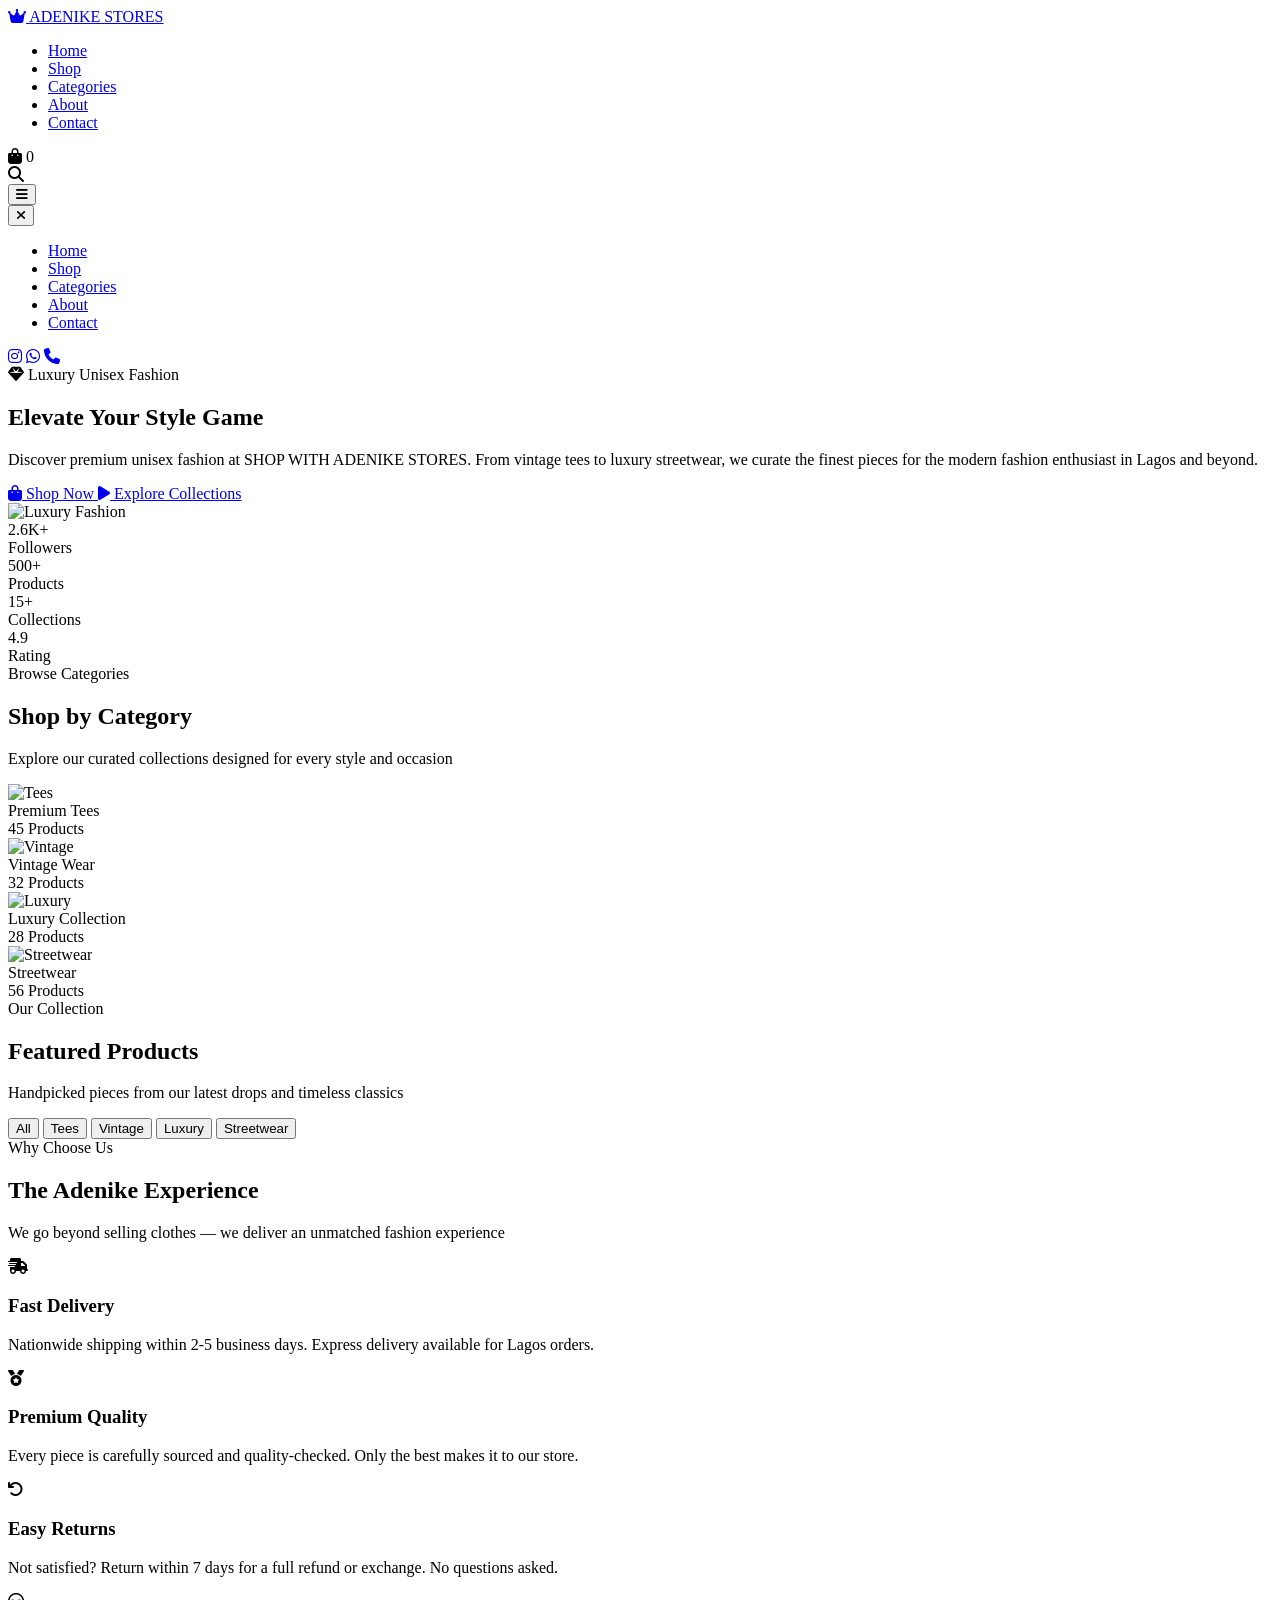
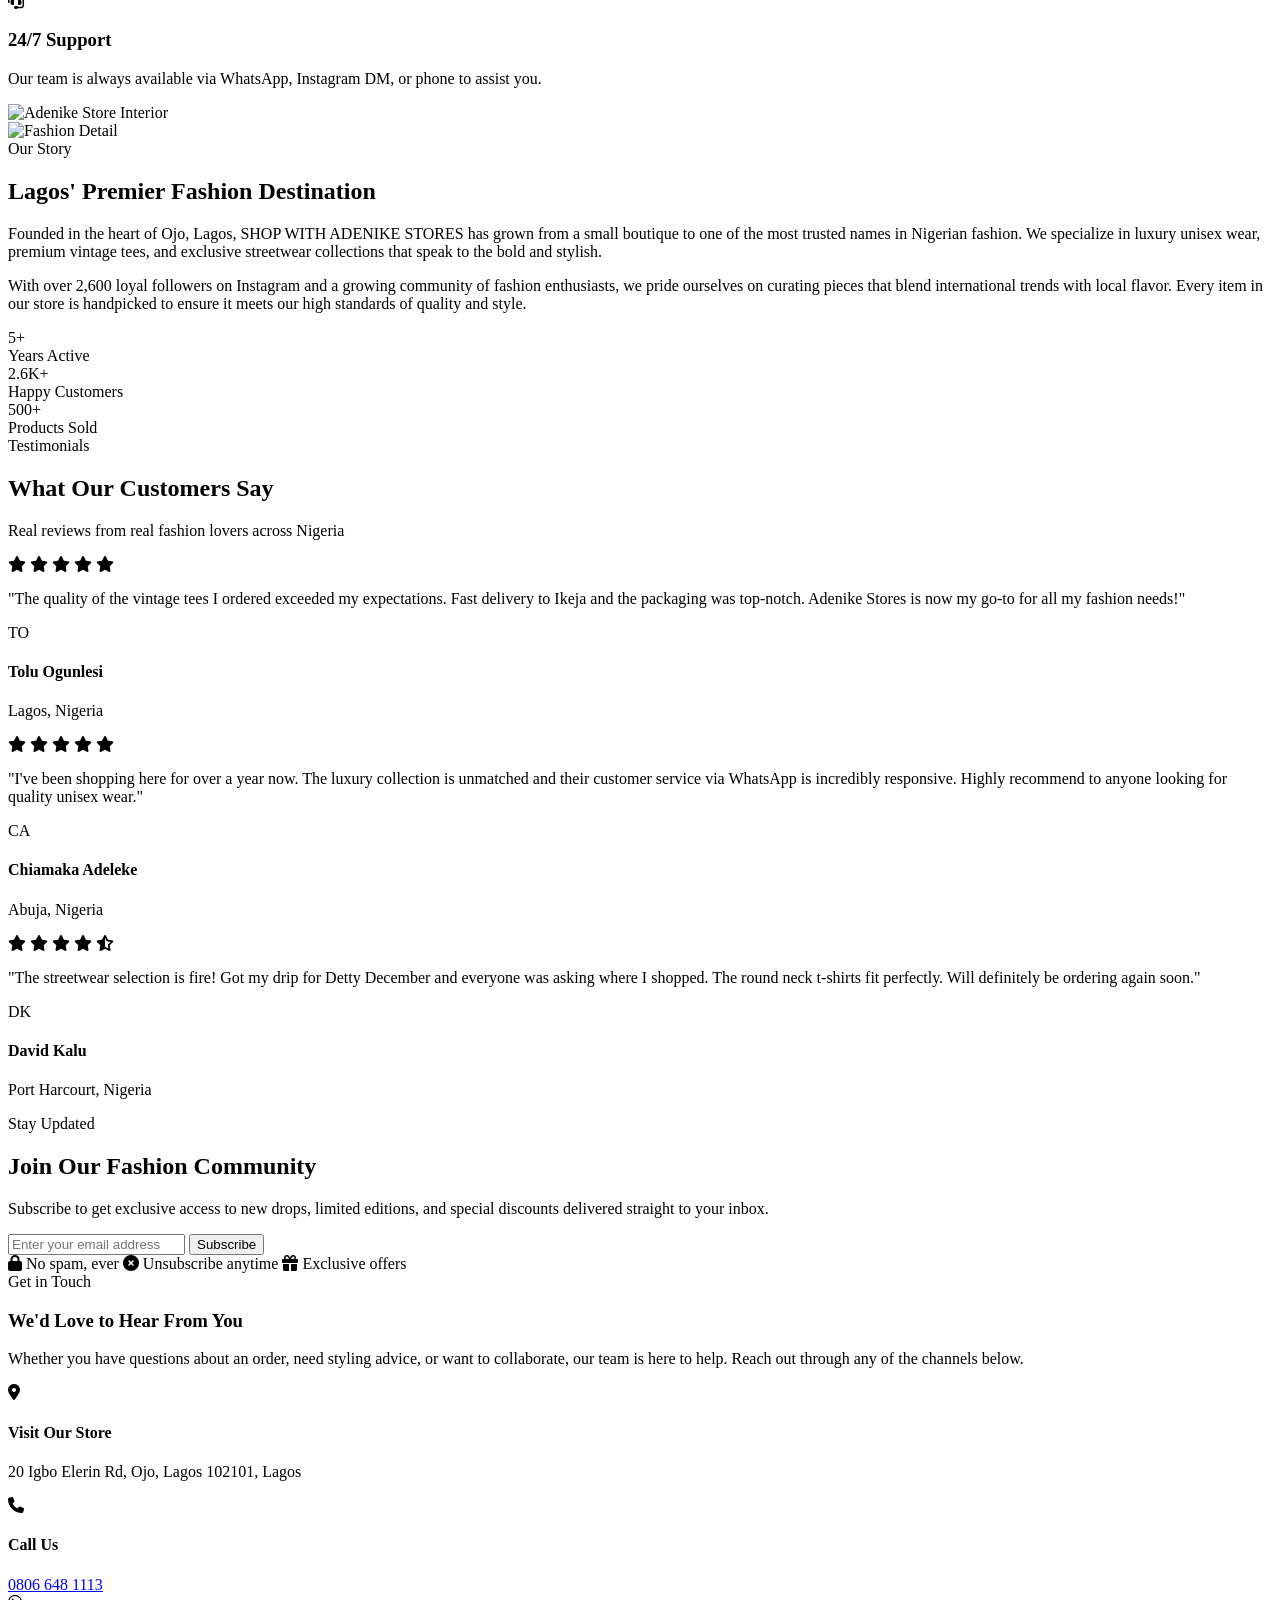
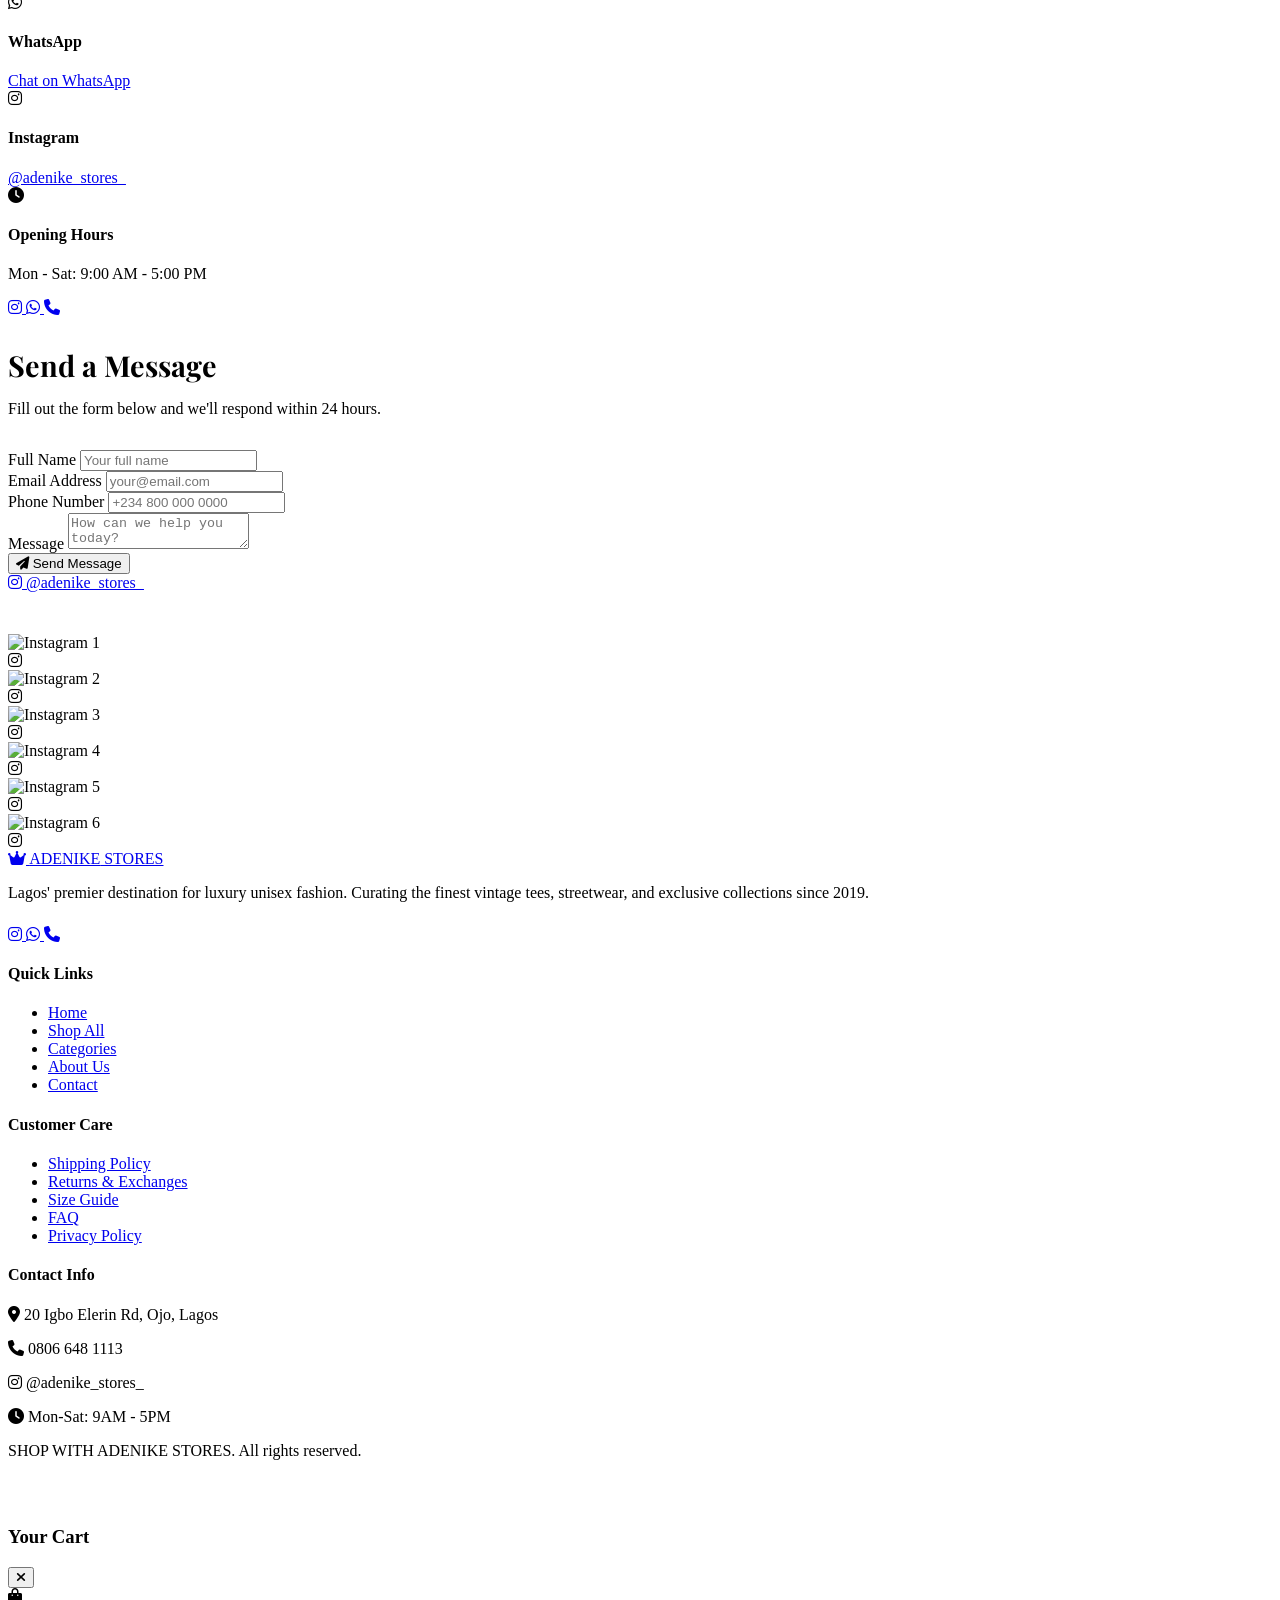
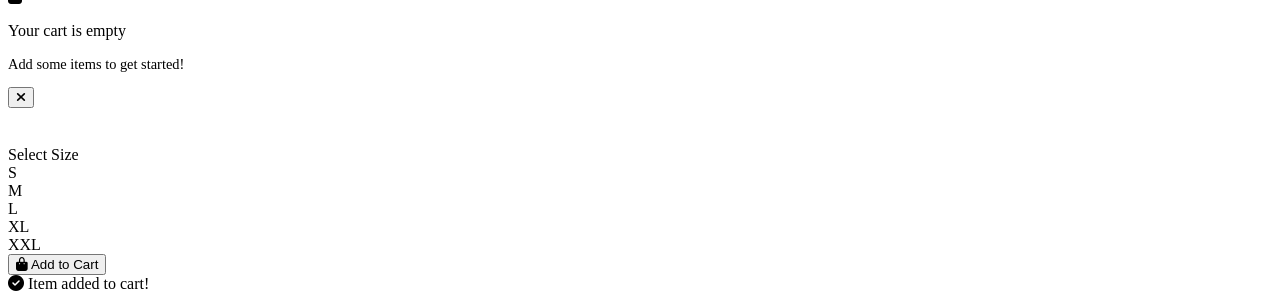
==== index.html @ a9b93bcb "Create index.html" ====
<!DOCTYPE html>
<html lang="en">
<head>
    <meta charset="UTF-8">
    <meta name="viewport" content="width=device-width, initial-scale=1.0">
    <title>SHOP WITH ADENIKE STORES | Luxury Unisex Fashion Boutique</title>
    <meta name="description" content="SHOP WITH ADENIKE STORES - Home of luxury unisex fashion in Lagos. Premium tees, vintage wear, and exclusive boutique collections. Shipping nationwide.">
    <meta name="keywords" content="Adenike Stores, luxury fashion Lagos, unisex clothing, vintage tees, boutique Lagos, fashion store Ojo">
    <meta name="author" content="Adenike Stores">
    <meta property="og:title" content="SHOP WITH ADENIKE STORES | Luxury Unisex Fashion">
    <meta property="og:description" content="Premium unisex fashion boutique in Lagos. Shop tees, vintage wear & luxury collections.">
    <meta property="og:type" content="website">
    <link rel="preconnect" href="https://fonts.googleapis.com">
    <link href="https://fonts.googleapis.com/css2?family=Playfair+Display:wght@400;600;700&family=Inter:wght@300;400;500;600&display=swap" rel="stylesheet">
    <link rel="stylesheet" href="https://cdnjs.cloudflare.com/ajax/libs/font-awesome/6.5.1/css/all.min.css">
</head>
<body>
    <!-- NAVIGATION -->
    <nav class="navbar" id="navbar">
        <div class="nav-container">
            <a href="#" class="logo">
                <i class="fas fa-crown"></i>
                <span>ADENIKE</span> STORES
            </a>
            <ul class="nav-links">
                <li><a href="#home">Home</a></li>
                <li><a href="#shop">Shop</a></li>
                <li><a href="#categories">Categories</a></li>
                <li><a href="#about">About</a></li>
                <li><a href="#contact">Contact</a></li>
            </ul>
            <div class="nav-actions">
                <div class="nav-icon" onclick="openCart()">
                    <i class="fas fa-shopping-bag"></i>
                    <span class="cart-count" id="cartCount">0</span>
                </div>
                <div class="nav-icon">
                    <i class="fas fa-search"></i>
                </div>
                <button class="mobile-menu-btn" onclick="toggleMobileMenu()">
                    <i class="fas fa-bars"></i>
                </button>
            </div>
        </div>
    </nav>

    <!-- MOBILE MENU -->
    <div class="mobile-menu" id="mobileMenu">
        <button class="mobile-menu-close" onclick="toggleMobileMenu()">
            <i class="fas fa-times"></i>
        </button>
        <ul class="mobile-menu-links">
            <li><a href="#home" onclick="toggleMobileMenu()">Home</a></li>
            <li><a href="#shop" onclick="toggleMobileMenu()">Shop</a></li>
            <li><a href="#categories" onclick="toggleMobileMenu()">Categories</a></li>
            <li><a href="#about" onclick="toggleMobileMenu()">About</a></li>
            <li><a href="#contact" onclick="toggleMobileMenu()">Contact</a></li>
        </ul>
        <div class="mobile-menu-social">
            <a href="https://instagram.com/adenike_stores_" target="_blank"><i class="fab fa-instagram"></i></a>
            <a href="https://wa.me/2348066481113" target="_blank"><i class="fab fa-whatsapp"></i></a>
            <a href="tel:+2348066481113"><i class="fas fa-phone"></i></a>
        </div>
    </div>

    <!-- HERO SECTION -->
    <section class="hero" id="home">
        <div class="hero-container">
            <div class="hero-content animate">
                <div class="hero-badge">
                    <i class="fas fa-gem"></i>
                    Luxury Unisex Fashion
                </div>
                <h1 class="hero-title">
                    Elevate Your
                    <span>Style Game</span>
                </h1>
                <p class="hero-desc">
                    Discover premium unisex fashion at SHOP WITH ADENIKE STORES. 
                    From vintage tees to luxury streetwear, we curate the finest 
                    pieces for the modern fashion enthusiast in Lagos and beyond.
                </p>
                <div class="hero-buttons">
                    <a href="#shop" class="btn btn-primary">
                        <i class="fas fa-shopping-bag"></i>
                        Shop Now
                    </a>
                    <a href="#categories" class="btn btn-outline">
                        <i class="fas fa-play"></i>
                        Explore Collections
                    </a>
                </div>
            </div>
            <div class="hero-image animate delay-2">
                <img src="https://images.unsplash.com/photo-1556905055-8f358a7a47b2?w=600&h=700&fit=crop" alt="Luxury Fashion">
            </div>
        </div>
        <div class="hero-stats animate delay-3">
            <div class="stat-item">
                <div class="stat-number">2.6K+</div>
                <div class="stat-label">Followers</div>
            </div>
            <div class="stat-item">
                <div class="stat-number">500+</div>
                <div class="stat-label">Products</div>
            </div>
            <div class="stat-item">
                <div class="stat-number">15+</div>
                <div class="stat-label">Collections</div>
            </div>
            <div class="stat-item">
                <div class="stat-number">4.9</div>
                <div class="stat-label">Rating</div>
            </div>
        </div>
    </section>

    <!-- CATEGORIES -->
    <section class="categories" id="categories">
        <div class="container">
            <div class="section-header animate">
                <span class="section-tag">Browse Categories</span>
                <h2 class="section-title">Shop by Category</h2>
                <p class="section-desc">Explore our curated collections designed for every style and occasion</p>
            </div>
            <div class="category-grid">
                <div class="category-card animate" onclick="filterProducts('tees')">
                    <img src="https://images.unsplash.com/photo-1521572163474-6864f9cf17ab?w=400&h=500&fit=crop" alt="Tees">
                    <div class="category-overlay">
                        <div class="category-name">Premium Tees</div>
                        <div class="category-count">45 Products</div>
                    </div>
                </div>
                <div class="category-card animate delay-1" onclick="filterProducts('vintage')">
                    <img src="https://images.unsplash.com/photo-1503342217505-b0a15ec3261c?w=400&h=500&fit=crop" alt="Vintage">
                    <div class="category-overlay">
                        <div class="category-name">Vintage Wear</div>
                        <div class="category-count">32 Products</div>
                    </div>
                </div>
                <div class="category-card animate delay-2" onclick="filterProducts('luxury')">
                    <img src="https://images.unsplash.com/photo-1617137968427-85924c800a22?w=400&h=500&fit=crop" alt="Luxury">
                    <div class="category-overlay">
                        <div class="category-name">Luxury Collection</div>
                        <div class="category-count">28 Products</div>
                    </div>
                </div>
                <div class="category-card animate delay-3" onclick="filterProducts('streetwear')">
                    <img src="https://images.unsplash.com/photo-1552374196-1ab2a1c593e8?w=400&h=500&fit=crop" alt="Streetwear">
                    <div class="category-overlay">
                        <div class="category-name">Streetwear</div>
                        <div class="category-count">56 Products</div>
                    </div>
                </div>
            </div>
        </div>
    </section>

    <!-- PRODUCTS -->
    <section class="products" id="shop">
        <div class="container">
            <div class="section-header animate">
                <span class="section-tag">Our Collection</span>
                <h2 class="section-title">Featured Products</h2>
                <p class="section-desc">Handpicked pieces from our latest drops and timeless classics</p>
            </div>
            <div class="product-filters animate">
                <button class="filter-btn active" onclick="filterProducts('all')">All</button>
                <button class="filter-btn" onclick="filterProducts('tees')">Tees</button>
                <button class="filter-btn" onclick="filterProducts('vintage')">Vintage</button>
                <button class="filter-btn" onclick="filterProducts('luxury')">Luxury</button>
                <button class="filter-btn" onclick="filterProducts('streetwear')">Streetwear</button>
            </div>
            <div class="product-grid" id="productGrid">
                <!-- Products will be loaded by JS -->
            </div>
        </div>
    </section>

    <!-- FEATURES -->
    <section class="features">
        <div class="container">
            <div class="section-header animate">
                <span class="section-tag">Why Choose Us</span>
                <h2 class="section-title">The Adenike Experience</h2>
                <p class="section-desc">We go beyond selling clothes — we deliver an unmatched fashion experience</p>
            </div>
            <div class="feature-grid">
                <div class="feature-card animate">
                    <div class="feature-icon">
                        <i class="fas fa-shipping-fast"></i>
                    </div>
                    <h3 class="feature-title">Fast Delivery</h3>
                    <p class="feature-desc">Nationwide shipping within 2-5 business days. Express delivery available for Lagos orders.</p>
                </div>
                <div class="feature-card animate delay-1">
                    <div class="feature-icon">
                        <i class="fas fa-medal"></i>
                    </div>
                    <h3 class="feature-title">Premium Quality</h3>
                    <p class="feature-desc">Every piece is carefully sourced and quality-checked. Only the best makes it to our store.</p>
                </div>
                <div class="feature-card animate delay-2">
                    <div class="feature-icon">
                        <i class="fas fa-undo"></i>
                    </div>
                    <h3 class="feature-title">Easy Returns</h3>
                    <p class="feature-desc">Not satisfied? Return within 7 days for a full refund or exchange. No questions asked.</p>
                </div>
                <div class="feature-card animate delay-3">
                    <div class="feature-icon">
                        <i class="fas fa-headset"></i>
                    </div>
                    <h3 class="feature-title">24/7 Support</h3>
                    <p class="feature-desc">Our team is always available via WhatsApp, Instagram DM, or phone to assist you.</p>
                </div>
            </div>
        </div>
    </section>

    <!-- ABOUT -->
    <section class="about" id="about">
        <div class="container">
            <div class="about-grid">
                <div class="about-images animate">
                    <div class="about-img-main">
                        <img src="https://images.unsplash.com/photo-1441986300917-64674bd600d8?w=600&h=500&fit=crop" alt="Adenike Store Interior">
                    </div>
                    <div class="about-img-float">
                        <img src="https://images.unsplash.com/photo-1558618666-fcd25c85f82e?w=200&h=200&fit=crop" alt="Fashion Detail">
                    </div>
                </div>
                <div class="about-content animate delay-2">
                    <span class="section-tag">Our Story</span>
                    <h2 class="section-title">Lagos' Premier Fashion Destination</h2>
                    <p class="about-text">
                        Founded in the heart of Ojo, Lagos, SHOP WITH ADENIKE STORES has grown from a small 
                        boutique to one of the most trusted names in Nigerian fashion. We specialize in 
                        luxury unisex wear, premium vintage tees, and exclusive streetwear collections 
                        that speak to the bold and stylish.
                    </p>
                    <p class="about-text">
                        With over 2,600 loyal followers on Instagram and a growing community of fashion 
                        enthusiasts, we pride ourselves on curating pieces that blend international trends 
                        with local flavor. Every item in our store is handpicked to ensure it meets our 
                        high standards of quality and style.
                    </p>
                    <div class="about-stats-row">
                        <div class="about-stat">
                            <div class="about-stat-number">5+</div>
                            <div class="about-stat-label">Years Active</div>
                        </div>
                        <div class="about-stat">
                            <div class="about-stat-number">2.6K+</div>
                            <div class="about-stat-label">Happy Customers</div>
                        </div>
                        <div class="about-stat">
                            <div class="about-stat-number">500+</div>
                            <div class="about-stat-label">Products Sold</div>
                        </div>
                    </div>
                </div>
            </div>
        </div>
    </section>

    <!-- TESTIMONIALS -->
    <section class="testimonials">
        <div class="container">
            <div class="section-header animate">
                <span class="section-tag">Testimonials</span>
                <h2 class="section-title">What Our Customers Say</h2>
                <p class="section-desc">Real reviews from real fashion lovers across Nigeria</p>
            </div>
            <div class="testimonial-grid">
                <div class="testimonial-card animate">
                    <div class="testimonial-rating">
                        <i class="fas fa-star"></i>
                        <i class="fas fa-star"></i>
                        <i class="fas fa-star"></i>
                        <i class="fas fa-star"></i>
                        <i class="fas fa-star"></i>
                    </div>
                    <p class="testimonial-text">
                        "The quality of the vintage tees I ordered exceeded my expectations. 
                        Fast delivery to Ikeja and the packaging was top-notch. Adenike Stores 
                        is now my go-to for all my fashion needs!"
                    </p>
                    <div class="testimonial-author">
                        <div class="author-avatar">TO</div>
                        <div class="author-info">
                            <h4>Tolu Ogunlesi</h4>
                            <p>Lagos, Nigeria</p>
                        </div>
                    </div>
                </div>
                <div class="testimonial-card animate delay-1">
                    <div class="testimonial-rating">
                        <i class="fas fa-star"></i>
                        <i class="fas fa-star"></i>
                        <i class="fas fa-star"></i>
                        <i class="fas fa-star"></i>
                        <i class="fas fa-star"></i>
                    </div>
                    <p class="testimonial-text">
                        "I've been shopping here for over a year now. The luxury collection is 
                        unmatched and their customer service via WhatsApp is incredibly responsive. 
                        Highly recommend to anyone looking for quality unisex wear."
                    </p>
                    <div class="testimonial-author">
                        <div class="author-avatar">CA</div>
                        <div class="author-info">
                            <h4>Chiamaka Adeleke</h4>
                            <p>Abuja, Nigeria</p>
                        </div>
                    </div>
                </div>
                <div class="testimonial-card animate delay-2">
                    <div class="testimonial-rating">
                        <i class="fas fa-star"></i>
                        <i class="fas fa-star"></i>
                        <i class="fas fa-star"></i>
                        <i class="fas fa-star"></i>
                        <i class="fas fa-star-half-alt"></i>
                    </div>
                    <p class="testimonial-text">
                        "The streetwear selection is fire! Got my drip for Detty December and 
                        everyone was asking where I shopped. The round neck t-shirts fit perfectly. 
                        Will definitely be ordering again soon."
                    </p>
                    <div class="testimonial-author">
                        <div class="author-avatar">DK</div>
                        <div class="author-info">
                            <h4>David Kalu</h4>
                            <p>Port Harcourt, Nigeria</p>
                        </div>
                    </div>
                </div>
            </div>
        </div>
    </section>

    <!-- NEWSLETTER -->
    <section class="newsletter">
        <div class="container">
            <div class="newsletter-content animate">
                <span class="section-tag">Stay Updated</span>
                <h2 class="section-title">Join Our Fashion Community</h2>
                <p class="section-desc">
                    Subscribe to get exclusive access to new drops, limited editions, 
                    and special discounts delivered straight to your inbox.
                </p>
                <form class="newsletter-form" onsubmit="subscribeNewsletter(event)">
                    <input type="email" class="newsletter-input" placeholder="Enter your email address" required>
                    <button type="submit" class="newsletter-btn">Subscribe</button>
                </form>
                <div class="newsletter-trust">
                    <span><i class="fas fa-lock"></i> No spam, ever</span>
                    <span><i class="fas fa-times-circle"></i> Unsubscribe anytime</span>
                    <span><i class="fas fa-gift"></i> Exclusive offers</span>
                </div>
            </div>
        </div>
    </section>

    <!-- CONTACT -->
    <section class="contact" id="contact">
        <div class="container">
            <div class="contact-grid">
                <div class="contact-info animate">
                    <span class="section-tag">Get in Touch</span>
                    <h3>We'd Love to Hear From You</h3>
                    <p>
                        Whether you have questions about an order, need styling advice, 
                        or want to collaborate, our team is here to help. Reach out through 
                        any of the channels below.
                    </p>
                    <div class="contact-details">
                        <div class="contact-item">
                            <div class="contact-icon">
                                <i class="fas fa-map-marker-alt"></i>
                            </div>
                            <div>
                                <h4>Visit Our Store</h4>
                                <p>20 Igbo Elerin Rd, Ojo, Lagos 102101, Lagos</p>
                            </div>
                        </div>
                        <div class="contact-item">
                            <div class="contact-icon">
                                <i class="fas fa-phone"></i>
                            </div>
                            <div>
                                <h4>Call Us</h4>
                                <a href="tel:+2348066481113">0806 648 1113</a>
                            </div>
                        </div>
                        <div class="contact-item">
                            <div class="contact-icon">
                                <i class="fab fa-whatsapp"></i>
                            </div>
                            <div>
                                <h4>WhatsApp</h4>
                                <a href="https://wa.me/2348066481113" target="_blank">Chat on WhatsApp</a>
                            </div>
                        </div>
                        <div class="contact-item">
                            <div class="contact-icon">
                                <i class="fab fa-instagram"></i>
                            </div>
                            <div>
                                <h4>Instagram</h4>
                                <a href="https://instagram.com/adenike_stores_" target="_blank">@adenike_stores_</a>
                            </div>
                        </div>
                        <div class="contact-item">
                            <div class="contact-icon">
                                <i class="fas fa-clock"></i>
                            </div>
                            <div>
                                <h4>Opening Hours</h4>
                                <p>Mon - Sat: 9:00 AM - 5:00 PM</p>
                            </div>
                        </div>
                    </div>
                    <div class="contact-social">
                        <a href="https://instagram.com/adenike_stores_" target="_blank" class="social-link">
                            <i class="fab fa-instagram"></i>
                        </a>
                        <a href="https://wa.me/2348066481113" target="_blank" class="social-link">
                            <i class="fab fa-whatsapp"></i>
                        </a>
                        <a href="tel:+2348066481113" class="social-link">
                            <i class="fas fa-phone"></i>
                        </a>
                    </div>
                </div>
                <div class="contact-form animate delay-2">
                    <h3 style="font-family: 'Playfair Display', serif; font-size: 1.8rem; margin-bottom: 0.5rem;">Send a Message</h3>
                    <p style="color: var(--gray); margin-bottom: 2rem;">Fill out the form below and we'll respond within 24 hours.</p>
                    <form onsubmit="handleContactSubmit(event)">
                        <div class="form-group">
                            <label>Full Name</label>
                            <input type="text" placeholder="Your full name" required>
                        </div>
                        <div class="form-group">
                            <label>Email Address</label>
                            <input type="email" placeholder="your@email.com" required>
                        </div>
                        <div class="form-group">
                            <label>Phone Number</label>
                            <input type="tel" placeholder="+234 800 000 0000">
                        </div>
                        <div class="form-group">
                            <label>Message</label>
                            <textarea placeholder="How can we help you today?" required></textarea>
                        </div>
                        <button type="submit" class="submit-btn">
                            <i class="fas fa-paper-plane"></i> Send Message
                        </button>
                    </form>
                </div>
            </div>
        </div>
    </section>

    <!-- INSTAGRAM FEED -->
    <section class="instagram">
        <div class="container">
            <div class="instagram-header">
                <a href="https://instagram.com/adenike_stores_" target="_blank">
                    <i class="fab fa-instagram"></i>
                    @adenike_stores_
                </a>
                <p style="color: rgba(255,255,255,0.5); margin-top: 0.5rem;">Follow us for daily style inspiration</p>
            </div>
            <div class="instagram-grid">
                <div class="insta-item">
                    <img src="https://images.unsplash.com/photo-1521572163474-6864f9cf17ab?w=300&h=300&fit=crop" alt="Instagram 1">
                    <div class="insta-overlay"><i class="fab fa-instagram"></i></div>
                </div>
                <div class="insta-item">
                    <img src="https://images.unsplash.com/photo-1503342217505-b0a15ec3261c?w=300&h=300&fit=crop" alt="Instagram 2">
                    <div class="insta-overlay"><i class="fab fa-instagram"></i></div>
                </div>
                <div class="insta-item">
                    <img src="https://images.unsplash.com/photo-1552374196-1ab2a1c593e8?w=300&h=300&fit=crop" alt="Instagram 3">
                    <div class="insta-overlay"><i class="fab fa-instagram"></i></div>
                </div>
                <div class="insta-item">
                    <img src="https://images.unsplash.com/photo-1617137968427-85924c800a22?w=300&h=300&fit=crop" alt="Instagram 4">
                    <div class="insta-overlay"><i class="fab fa-instagram"></i></div>
                </div>
                <div class="insta-item">
                    <img src="https://images.unsplash.com/photo-1507680434567-5739c80be1ac?w=300&h=300&fit=crop" alt="Instagram 5">
                    <div class="insta-overlay"><i class="fab fa-instagram"></i></div>
                </div>
                <div class="insta-item">
                    <img src="https://images.unsplash.com/photo-1434389677669-e08b4cac3105?w=300&h=300&fit=crop" alt="Instagram 6">
                    <div class="insta-overlay"><i class="fab fa-instagram"></i></div>
                </div>
            </div>
        </div>
    </section>

    <!-- FOOTER -->
    <footer class="footer">
        <div class="container">
            <div class="footer-grid">
                <div class="footer-brand">
                    <a href="#" class="logo">
                        <i class="fas fa-crown"></i>
                        <span>ADENIKE</span> STORES
                    </a>
                    <p>
                        Lagos' premier destination for luxury unisex fashion. 
                        Curating the finest vintage tees, streetwear, and exclusive 
                        collections since 2019.
                    </p>
                    <div class="contact-social" style="margin-top: 1.5rem;">
                        <a href="https://instagram.com/adenike_stores_" target="_blank" class="social-link">
                            <i class="fab fa-instagram"></i>
                        </a>
                        <a href="https://wa.me/2348066481113" target="_blank" class="social-link">
                            <i class="fab fa-whatsapp"></i>
                        </a>
                        <a href="tel:+2348066481113" class="social-link">
                            <i class="fas fa-phone"></i>
                        </a>
                    </div>
                </div>
                <div class="footer-links-col">
                    <h4 class="footer-title">Quick Links</h4>
                    <ul class="footer-links">
                        <li><a href="#home">Home</a></li>
                        <li><a href="#shop">Shop All</a></li>
                        <li><a href="#categories">Categories</a></li>
                        <li><a href="#about">About Us</a></li>
                        <li><a href="#contact">Contact</a></li>
                    </ul>
                </div>
                <div class="footer-links-col">
                    <h4 class="footer-title">Customer Care</h4>
                    <ul class="footer-links">
                        <li><a href="#" onclick="showToast('Shipping policy coming soon!')">Shipping Policy</a></li>
                        <li><a href="#" onclick="showToast('Return policy coming soon!')">Returns & Exchanges</a></li>
                        <li><a href="#" onclick="showToast('Size guide coming soon!')">Size Guide</a></li>
                        <li><a href="#" onclick="showToast('FAQ coming soon!')">FAQ</a></li>
                        <li><a href="#" onclick="showToast('Privacy policy coming soon!')">Privacy Policy</a></li>
                    </ul>
                </div>
                <div class="footer-contact">
                    <h4 class="footer-title">Contact Info</h4>
                    <p><i class="fas fa-map-marker-alt"></i> 20 Igbo Elerin Rd, Ojo, Lagos</p>
                    <p><i class="fas fa-phone"></i> 0806 648 1113</p>
                    <p><i class="fab fa-instagram"></i> @adenike_stores_</p>
                    <p><i class="fas fa-clock"></i> Mon-Sat: 9AM - 5PM</p>
                </div>
            </div>
            <div class="footer-bottom">
                <p>SHOP WITH ADENIKE STORES. All rights reserved.</p>
                <div class="payment-methods">
                    <i class="fab fa-cc-visa" style="font-size: 2rem; color: rgba(255,255,255,0.6);"></i>
                    <i class="fab fa-cc-mastercard" style="font-size: 2rem; color: rgba(255,255,255,0.6);"></i>
                    <span style="color: rgba(255,255,255,0.6); font-size: 0.85rem;">Paystack</span>
                    <span style="color: rgba(255,255,255,0.6); font-size: 0.85rem;">Flutterwave</span>
                </div>
            </div>
        </div>
    </footer>

    <!-- CART SIDEBAR -->
    <div class="cart-overlay" id="cartOverlay" onclick="closeCart()"></div>
    <div class="cart-sidebar" id="cartSidebar">
        <div class="cart-header">
            <h3>Your Cart</h3>
            <button class="cart-close" onclick="closeCart()">
                <i class="fas fa-times"></i>
            </button>
        </div>
        <div class="cart-items" id="cartItems">
            <div class="cart-empty">
                <i class="fas fa-shopping-bag"></i>
                <p>Your cart is empty</p>
                <p style="font-size: 0.9rem; margin-top: 0.5rem;">Add some items to get started!</p>
            </div>
        </div>
        <div class="cart-footer" id="cartFooter" style="display: none;">
            <div class="cart-subtotal">
                <span>Subtotal</span>
                <span id="cartSubtotal">₦0</span>
            </div>
            <div class="cart-total">
                <span>Total</span>
                <span id="cartTotal">₦0</span>
            </div>
            <button class="checkout-btn" onclick="handleCheckout()">
                <i class="fas fa-lock"></i> Proceed to Checkout
            </button>
        </div>
    </div>

    <!-- QUICK VIEW MODAL -->
    <div class="modal-overlay" id="quickViewModal" onclick="closeQuickView(event)">
        <div class="modal-content">
            <button class="modal-close" onclick="closeQuickViewDirect()">
                <i class="fas fa-times"></i>
            </button>
            <div class="modal-body">
                <div class="modal-image">
                    <img id="modalImage" src="" alt="">
                </div>
                <div class="modal-info">
                    <div class="modal-category" id="modalCategory"></div>
                    <h2 class="modal-title" id="modalTitle"></h2>
                    <div class="modal-price" id="modalPrice"></div>
                    <p class="modal-desc" id="modalDesc"></p>
                    <div class="modal-sizes">
                        <label>Select Size</label>
                        <div class="size-options">
                            <div class="size-option">S</div>
                            <div class="size-option active">M</div>
                            <div class="size-option">L</div>
                            <div class="size-option">XL</div>
                            <div class="size-option">XXL</div>
                        </div>
                    </div>
                    <button class="modal-add-cart" id="modalAddBtn">
                        <i class="fas fa-shopping-bag"></i> Add to Cart
                    </button>
                </div>
            </div>
        </div>
    </div>

    <!-- TOAST -->
    <div class="toast" id="toast">
        <i class="fas fa-check-circle"></i>
        <span id="toastMessage">Item added to cart!</span>
    </div>
</body>
</html>
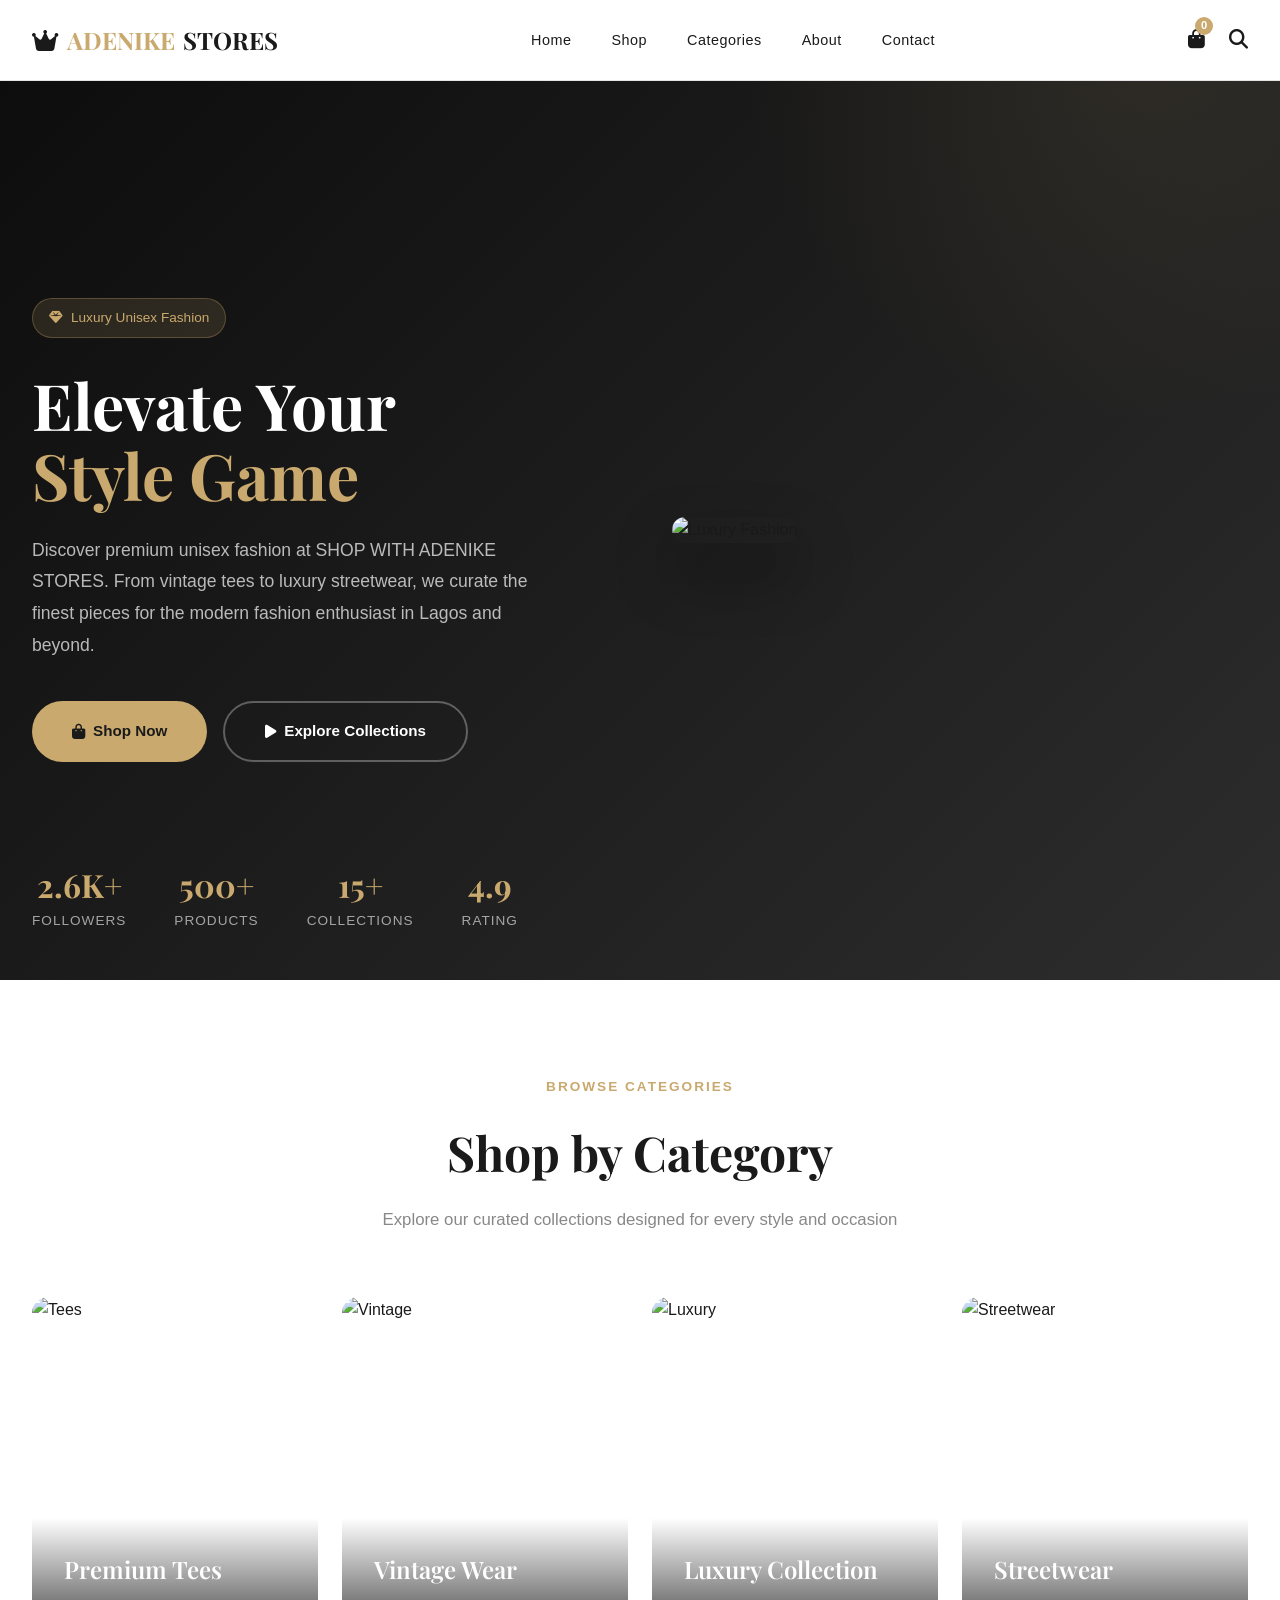
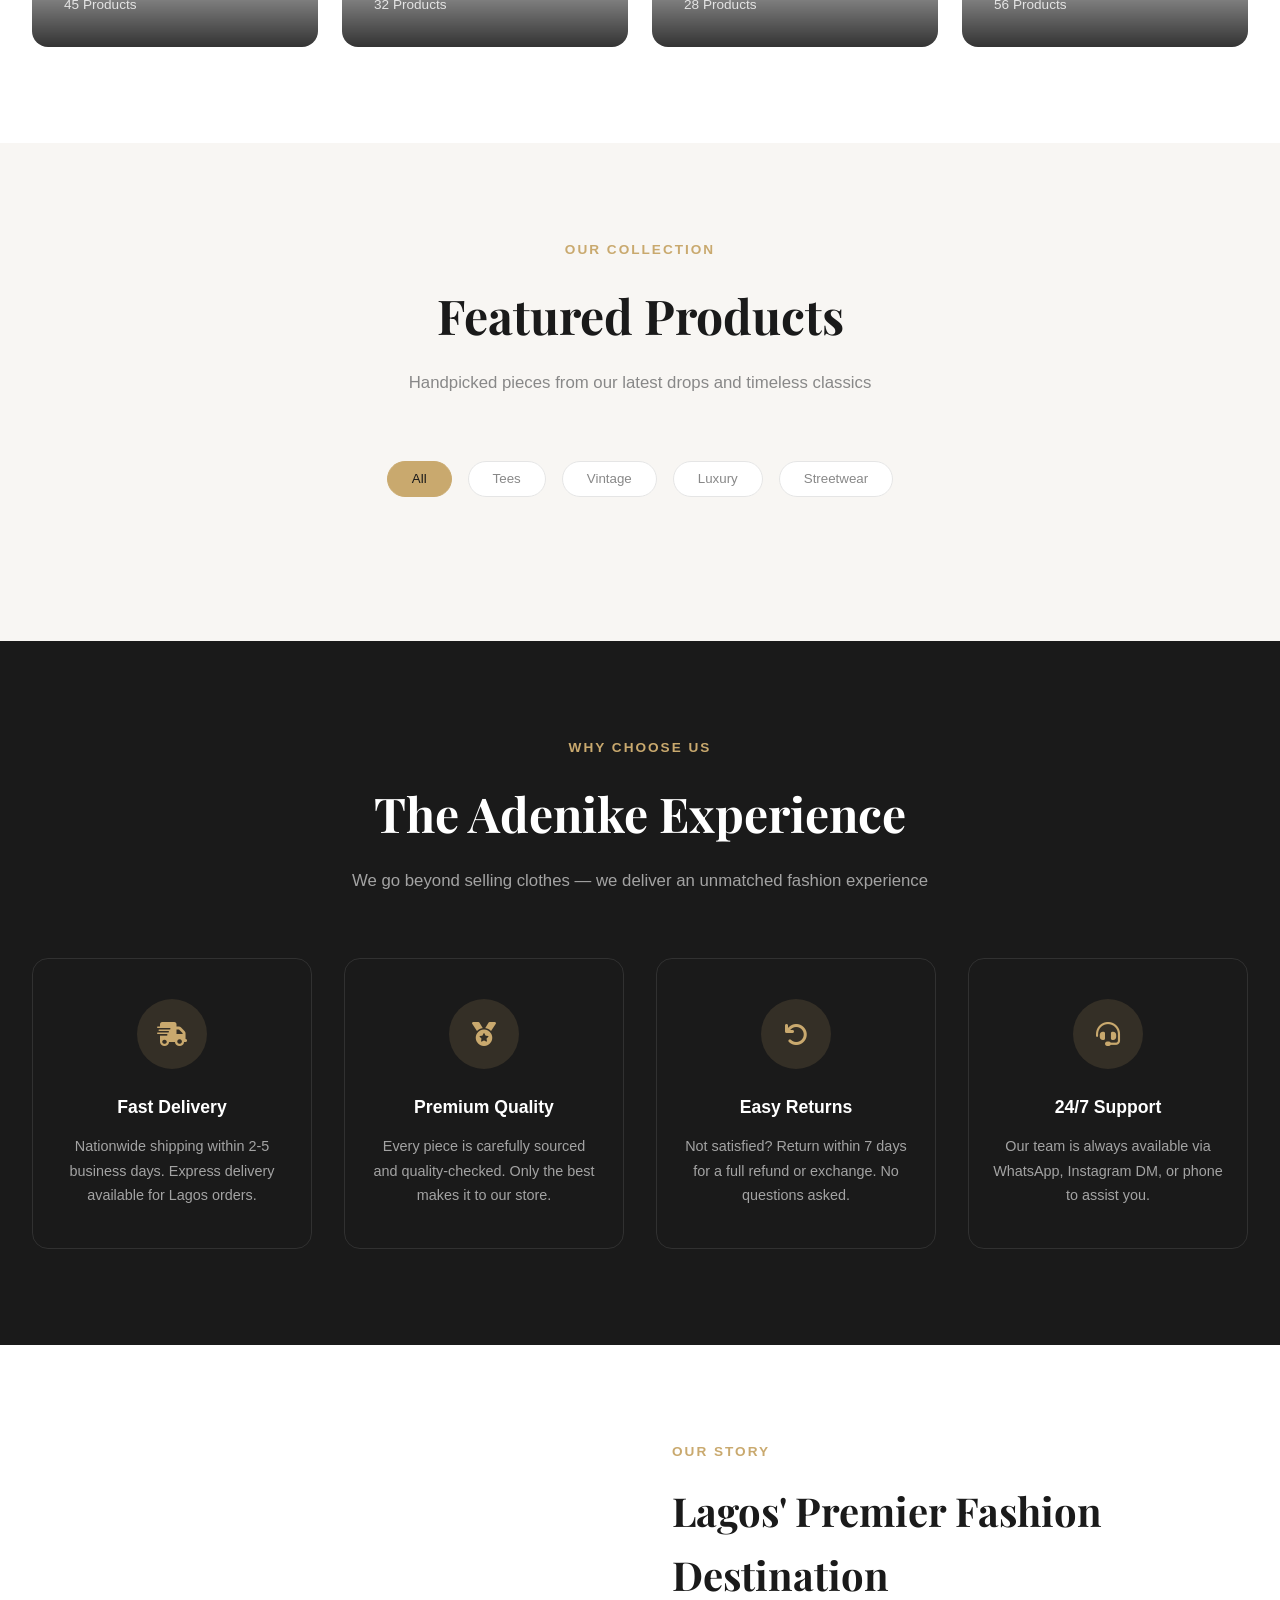
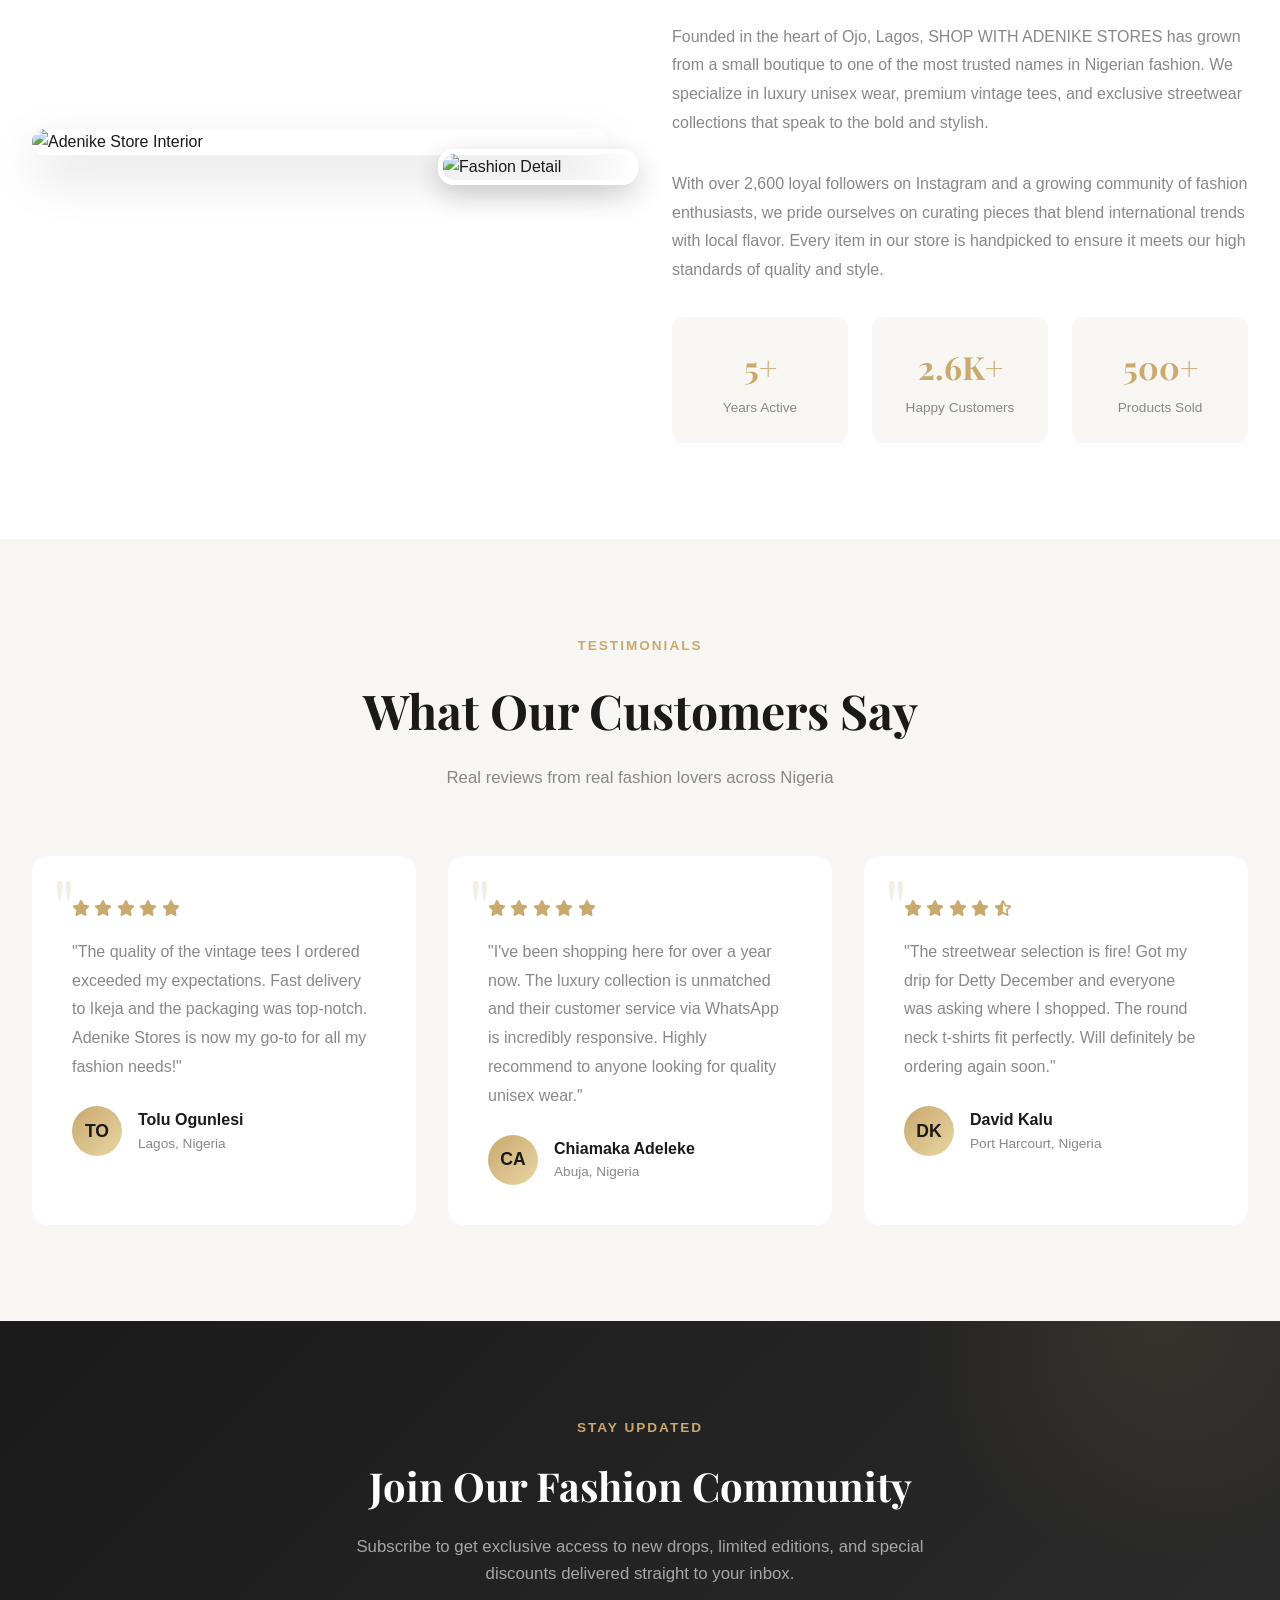
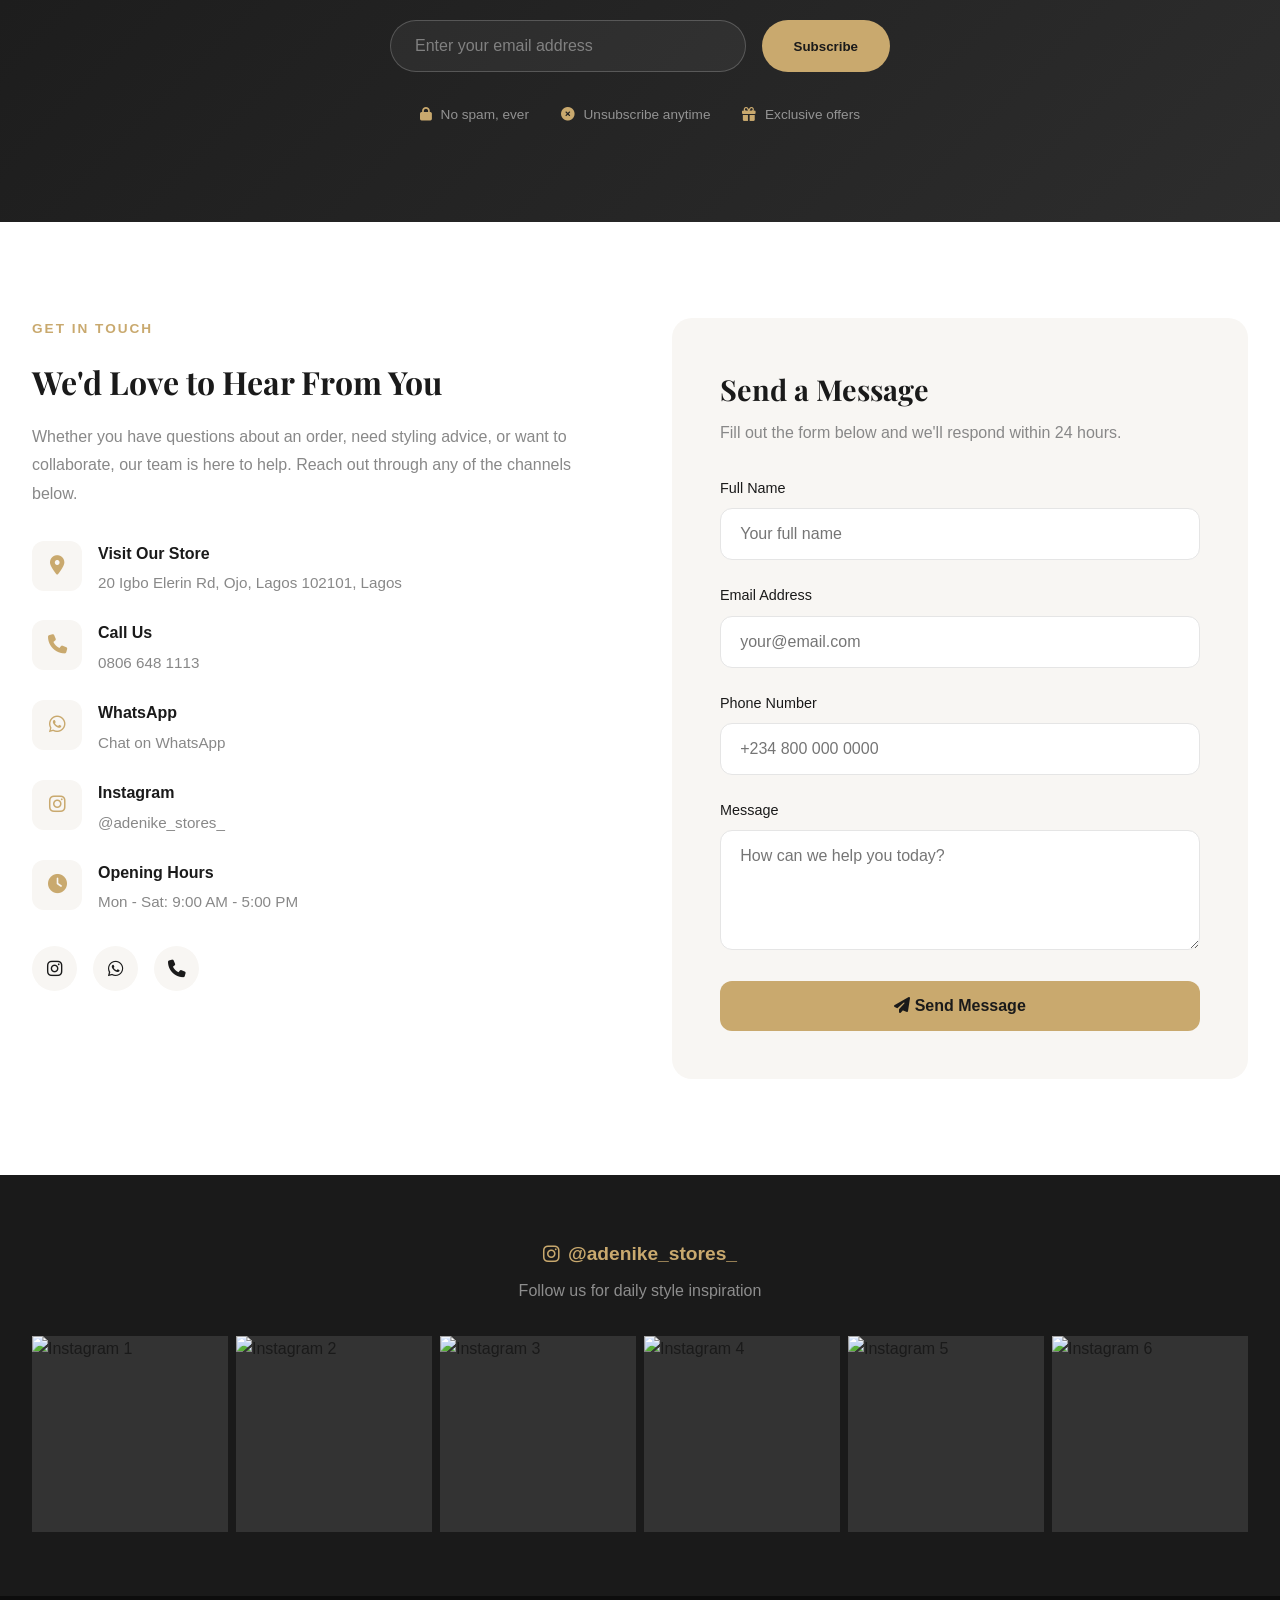
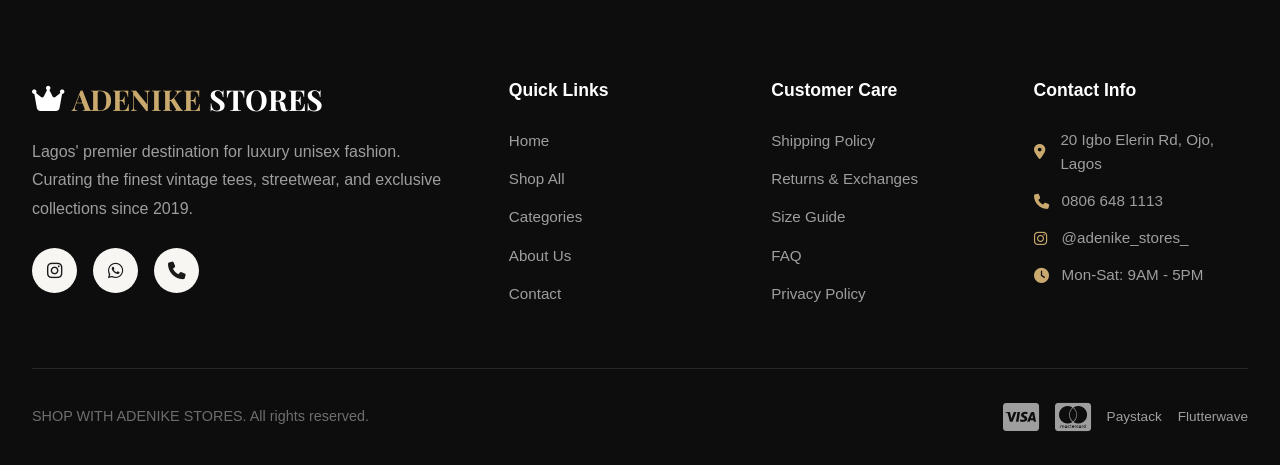
==== commit ced78dbc: "Update index.html" ====
--- a/index.html
+++ b/index.html
@@ -10,6 +10,7 @@
     <meta property="og:title" content="SHOP WITH ADENIKE STORES | Luxury Unisex Fashion">
     <meta property="og:description" content="Premium unisex fashion boutique in Lagos. Shop tees, vintage wear & luxury collections.">
     <meta property="og:type" content="website">
+    <link rel="stylesheet" href="style.css">
     <link rel="preconnect" href="https://fonts.googleapis.com">
     <link href="https://fonts.googleapis.com/css2?family=Playfair+Display:wght@400;600;700&family=Inter:wght@300;400;500;600&display=swap" rel="stylesheet">
     <link rel="stylesheet" href="https://cdnjs.cloudflare.com/ajax/libs/font-awesome/6.5.1/css/all.min.css">
--- a/style.css
+++ b/style.css
@@ -0,0 +1,1351 @@
+:root {
+            --gold: #C9A96E;
+            --gold-light: #E8D5A3;
+            --dark: #1A1A1A;
+            --darker: #0D0D0D;
+            --light: #F8F6F3;
+            --white: #FFFFFF;
+            --gray: #888888;
+            --light-gray: #E5E5E5;
+            --success: #22C55E;
+            --danger: #EF4444;
+        }
+        * { margin: 0; padding: 0; box-sizing: border-box; }
+        body {
+            font-family: 'Inter', sans-serif;
+            background: var(--light);
+            color: var(--dark);
+            overflow-x: hidden;
+            line-height: 1.6;
+        }
+        ::-webkit-scrollbar { width: 8px; }
+        ::-webkit-scrollbar-track { background: var(--light); }
+        ::-webkit-scrollbar-thumb { background: var(--gold); border-radius: 4px; }
+        @keyframes fadeInUp {
+            from { opacity: 0; transform: translateY(30px); }
+            to { opacity: 1; transform: translateY(0); }
+        }
+        @keyframes float {
+            0%, 100% { transform: translateY(0); }
+            50% { transform: translateY(-10px); }
+        }
+        .animate {
+            opacity: 0;
+            animation: fadeInUp 0.8s ease forwards;
+        }
+        .delay-1 { animation-delay: 0.1s; }
+        .delay-2 { animation-delay: 0.2s; }
+        .delay-3 { animation-delay: 0.3s; }
+        .delay-4 { animation-delay: 0.4s; }
+
+        /* NAVIGATION */
+        .navbar {
+            position: fixed;
+            top: 0;
+            width: 100%;
+            z-index: 1000;
+            background: rgba(255,255,255,0.95);
+            backdrop-filter: blur(20px);
+            border-bottom: 1px solid var(--light-gray);
+            transition: all 0.3s ease;
+        }
+        .navbar.scrolled {
+            box-shadow: 0 4px 30px rgba(0,0,0,0.08);
+        }
+        .nav-container {
+            max-width: 1400px;
+            margin: 0 auto;
+            padding: 0 2rem;
+            display: flex;
+            justify-content: space-between;
+            align-items: center;
+            height: 80px;
+        }
+        .logo {
+            font-family: 'Playfair Display', serif;
+            font-size: 1.5rem;
+            font-weight: 700;
+            color: var(--dark);
+            text-decoration: none;
+            display: flex;
+            align-items: center;
+            gap: 0.5rem;
+        }
+        .logo span { color: var(--gold); }
+        .nav-links {
+            display: flex;
+            gap: 2.5rem;
+            list-style: none;
+        }
+        .nav-links a {
+            text-decoration: none;
+            color: var(--dark);
+            font-weight: 500;
+            font-size: 0.9rem;
+            letter-spacing: 0.5px;
+            position: relative;
+            transition: color 0.3s;
+        }
+        .nav-links a::after {
+            content: '';
+            position: absolute;
+            bottom: -5px;
+            left: 0;
+            width: 0;
+            height: 2px;
+            background: var(--gold);
+            transition: width 0.3s;
+        }
+        .nav-links a:hover::after { width: 100%; }
+        .nav-links a:hover { color: var(--gold); }
+        .nav-actions {
+            display: flex;
+            align-items: center;
+            gap: 1.5rem;
+        }
+        .nav-icon {
+            position: relative;
+            cursor: pointer;
+            font-size: 1.2rem;
+            color: var(--dark);
+            transition: color 0.3s;
+        }
+        .nav-icon:hover { color: var(--gold); }
+        .cart-count {
+            position: absolute;
+            top: -8px;
+            right: -8px;
+            background: var(--gold);
+            color: white;
+            font-size: 0.7rem;
+            width: 18px;
+            height: 18px;
+            border-radius: 50%;
+            display: flex;
+            align-items: center;
+            justify-content: center;
+            font-weight: 600;
+        }
+        .mobile-menu-btn {
+            display: none;
+            background: none;
+            border: none;
+            font-size: 1.5rem;
+            cursor: pointer;
+            color: var(--dark);
+        }
+
+        /* HERO */
+        .hero {
+            margin-top: 80px;
+            min-height: 100vh;
+            background: linear-gradient(135deg, var(--darker) 0%, #2D2D2D 100%);
+            display: flex;
+            align-items: center;
+            position: relative;
+            overflow: hidden;
+        }
+        .hero::before {
+            content: '';
+            position: absolute;
+            top: -50%;
+            right: -20%;
+            width: 800px;
+            height: 800px;
+            background: radial-gradient(circle, rgba(201,169,110,0.1) 0%, transparent 70%);
+            border-radius: 50%;
+        }
+        .hero-container {
+            max-width: 1400px;
+            margin: 0 auto;
+            padding: 0 2rem;
+            display: grid;
+            grid-template-columns: 1fr 1fr;
+            gap: 4rem;
+            align-items: center;
+            width: 100%;
+        }
+        .hero-content { z-index: 2; }
+        .hero-badge {
+            display: inline-flex;
+            align-items: center;
+            gap: 0.5rem;
+            background: rgba(201,169,110,0.15);
+            color: var(--gold);
+            padding: 0.5rem 1rem;
+            border-radius: 50px;
+            font-size: 0.85rem;
+            font-weight: 500;
+            margin-bottom: 2rem;
+            border: 1px solid rgba(201,169,110,0.3);
+        }
+        .hero-title {
+            font-family: 'Playfair Display', serif;
+            font-size: 4rem;
+            font-weight: 700;
+            color: var(--white);
+            line-height: 1.1;
+            margin-bottom: 1.5rem;
+        }
+        .hero-title span {
+            color: var(--gold);
+            display: block;
+        }
+        .hero-desc {
+            color: rgba(255,255,255,0.7);
+            font-size: 1.1rem;
+            max-width: 500px;
+            margin-bottom: 2.5rem;
+            line-height: 1.8;
+        }
+        .hero-buttons {
+            display: flex;
+            gap: 1rem;
+            flex-wrap: wrap;
+        }
+        .btn {
+            padding: 1rem 2.5rem;
+            border-radius: 50px;
+            font-weight: 600;
+            font-size: 0.95rem;
+            cursor: pointer;
+            transition: all 0.3s ease;
+            text-decoration: none;
+            display: inline-flex;
+            align-items: center;
+            gap: 0.5rem;
+            border: none;
+        }
+        .btn-primary {
+            background: var(--gold);
+            color: var(--dark);
+        }
+        .btn-primary:hover {
+            background: var(--gold-light);
+            transform: translateY(-2px);
+            box-shadow: 0 10px 30px rgba(201,169,110,0.3);
+        }
+        .btn-outline {
+            background: transparent;
+            color: var(--white);
+            border: 2px solid rgba(255,255,255,0.3);
+        }
+        .btn-outline:hover {
+            border-color: var(--gold);
+            color: var(--gold);
+            transform: translateY(-2px);
+        }
+        .hero-image {
+            position: relative;
+            z-index: 2;
+        }
+        .hero-image img {
+            width: 100%;
+            border-radius: 20px;
+            box-shadow: 0 30px 60px rgba(0,0,0,0.4);
+            animation: float 6s ease-in-out infinite;
+        }
+        .hero-stats {
+            position: absolute;
+            bottom: 3rem;
+            left: 2rem;
+            display: flex;
+            gap: 3rem;
+            z-index: 2;
+        }
+        .stat-item { text-align: center; }
+        .stat-number {
+            font-family: 'Playfair Display', serif;
+            font-size: 2rem;
+            font-weight: 700;
+            color: var(--gold);
+        }
+        .stat-label {
+            color: rgba(255,255,255,0.6);
+            font-size: 0.85rem;
+            text-transform: uppercase;
+            letter-spacing: 1px;
+        }
+
+        /* SECTIONS */
+        section { padding: 6rem 0; }
+        .container {
+            max-width: 1400px;
+            margin: 0 auto;
+            padding: 0 2rem;
+        }
+        .section-header {
+            text-align: center;
+            margin-bottom: 4rem;
+        }
+        .section-tag {
+            color: var(--gold);
+            font-weight: 600;
+            font-size: 0.85rem;
+            text-transform: uppercase;
+            letter-spacing: 2px;
+            margin-bottom: 1rem;
+            display: block;
+        }
+        .section-title {
+            font-family: 'Playfair Display', serif;
+            font-size: 3rem;
+            font-weight: 700;
+            color: var(--dark);
+            margin-bottom: 1rem;
+        }
+        .section-desc {
+            color: var(--gray);
+            max-width: 600px;
+            margin: 0 auto;
+            font-size: 1.05rem;
+        }
+
+        /* CATEGORIES */
+        .categories { background: var(--white); }
+        .category-grid {
+            display: grid;
+            grid-template-columns: repeat(4, 1fr);
+            gap: 1.5rem;
+        }
+        .category-card {
+            position: relative;
+            border-radius: 16px;
+            overflow: hidden;
+            cursor: pointer;
+            height: 350px;
+        }
+        .category-card img {
+            width: 100%;
+            height: 100%;
+            object-fit: cover;
+            transition: transform 0.5s ease;
+        }
+        .category-card:hover img { transform: scale(1.1); }
+        .category-overlay {
+            position: absolute;
+            bottom: 0;
+            left: 0;
+            right: 0;
+            padding: 2rem;
+            background: linear-gradient(transparent, rgba(0,0,0,0.8));
+            color: white;
+        }
+        .category-name {
+            font-family: 'Playfair Display', serif;
+            font-size: 1.5rem;
+            font-weight: 600;
+        }
+        .category-count {
+            font-size: 0.85rem;
+            opacity: 0.8;
+            margin-top: 0.3rem;
+        }
+
+        /* PRODUCTS */
+        .products { background: var(--light); }
+        .product-filters {
+            display: flex;
+            justify-content: center;
+            gap: 1rem;
+            margin-bottom: 3rem;
+            flex-wrap: wrap;
+        }
+        .filter-btn {
+            padding: 0.6rem 1.5rem;
+            border: 1px solid var(--light-gray);
+            background: var(--white);
+            border-radius: 50px;
+            cursor: pointer;
+            font-weight: 500;
+            transition: all 0.3s;
+            color: var(--gray);
+        }
+        .filter-btn.active, .filter-btn:hover {
+            background: var(--gold);
+            color: var(--dark);
+            border-color: var(--gold);
+        }
+        .product-grid {
+            display: grid;
+            grid-template-columns: repeat(4, 1fr);
+            gap: 2rem;
+        }
+        .product-card {
+            background: var(--white);
+            border-radius: 16px;
+            overflow: hidden;
+            transition: all 0.3s ease;
+            position: relative;
+        }
+        .product-card:hover {
+            transform: translateY(-8px);
+            box-shadow: 0 20px 40px rgba(0,0,0,0.1);
+        }
+        .product-image {
+            position: relative;
+            height: 300px;
+            overflow: hidden;
+            background: #f0f0f0;
+        }
+        .product-image img {
+            width: 100%;
+            height: 100%;
+            object-fit: cover;
+            transition: transform 0.5s;
+        }
+        .product-card:hover .product-image img { transform: scale(1.08); }
+        .product-badge {
+            position: absolute;
+            top: 1rem;
+            left: 1rem;
+            background: var(--gold);
+            color: var(--dark);
+            padding: 0.3rem 0.8rem;
+            border-radius: 50px;
+            font-size: 0.75rem;
+            font-weight: 600;
+        }
+        .product-actions {
+            position: absolute;
+            bottom: 1rem;
+            left: 50%;
+            transform: translateX(-50%) translateY(20px);
+            display: flex;
+            gap: 0.5rem;
+            opacity: 0;
+            transition: all 0.3s;
+        }
+        .product-card:hover .product-actions {
+            opacity: 1;
+            transform: translateX(-50%) translateY(0);
+        }
+        .action-btn {
+            width: 40px;
+            height: 40px;
+            border-radius: 50%;
+            background: var(--white);
+            border: none;
+            cursor: pointer;
+            display: flex;
+            align-items: center;
+            justify-content: center;
+            transition: all 0.3s;
+            box-shadow: 0 4px 12px rgba(0,0,0,0.1);
+        }
+        .action-btn:hover {
+            background: var(--gold);
+            color: var(--dark);
+        }
+        .product-info { padding: 1.5rem; }
+        .product-category {
+            color: var(--gold);
+            font-size: 0.8rem;
+            font-weight: 600;
+            text-transform: uppercase;
+            letter-spacing: 1px;
+            margin-bottom: 0.5rem;
+        }
+        .product-name {
+            font-weight: 600;
+            font-size: 1.05rem;
+            margin-bottom: 0.5rem;
+            color: var(--dark);
+        }
+        .product-price {
+            display: flex;
+            align-items: center;
+            gap: 0.8rem;
+        }
+        .current-price {
+            font-weight: 700;
+            font-size: 1.2rem;
+            color: var(--dark);
+        }
+        .old-price {
+            text-decoration: line-through;
+            color: var(--gray);
+            font-size: 0.9rem;
+        }
+        .product-rating {
+            display: flex;
+            align-items: center;
+            gap: 0.3rem;
+            margin-top: 0.5rem;
+            color: var(--gold);
+            font-size: 0.85rem;
+        }
+
+        /* FEATURES */
+        .features {
+            background: var(--dark);
+            color: var(--white);
+        }
+        .features .section-title { color: var(--white); }
+        .features .section-desc { color: rgba(255,255,255,0.6); }
+        .feature-grid {
+            display: grid;
+            grid-template-columns: repeat(4, 1fr);
+            gap: 2rem;
+        }
+        .feature-card {
+            text-align: center;
+            padding: 2.5rem 1.5rem;
+            border: 1px solid rgba(255,255,255,0.1);
+            border-radius: 16px;
+            transition: all 0.3s;
+        }
+        .feature-card:hover {
+            border-color: var(--gold);
+            transform: translateY(-5px);
+        }
+        .feature-icon {
+            width: 70px;
+            height: 70px;
+            background: rgba(201,169,110,0.15);
+            border-radius: 50%;
+            display: flex;
+            align-items: center;
+            justify-content: center;
+            margin: 0 auto 1.5rem;
+            font-size: 1.5rem;
+            color: var(--gold);
+        }
+        .feature-title {
+            font-weight: 600;
+            font-size: 1.1rem;
+            margin-bottom: 0.8rem;
+        }
+        .feature-desc {
+            color: rgba(255,255,255,0.6);
+            font-size: 0.9rem;
+            line-height: 1.7;
+        }
+
+        /* ABOUT */
+        .about { background: var(--white); }
+        .about-grid {
+            display: grid;
+            grid-template-columns: 1fr 1fr;
+            gap: 4rem;
+            align-items: center;
+        }
+        .about-images { position: relative; }
+        .about-img-main {
+            border-radius: 20px;
+            overflow: hidden;
+            box-shadow: 0 20px 50px rgba(0,0,0,0.15);
+        }
+        .about-img-main img { width: 100%; display: block; }
+        .about-img-float {
+            position: absolute;
+            bottom: -30px;
+            right: -30px;
+            width: 200px;
+            border-radius: 16px;
+            overflow: hidden;
+            border: 5px solid var(--white);
+            box-shadow: 0 10px 30px rgba(0,0,0,0.2);
+            animation: float 4s ease-in-out infinite;
+        }
+        .about-img-float img { width: 100%; display: block; }
+        .about-content .section-tag { text-align: left; }
+        .about-content .section-title { text-align: left; font-size: 2.5rem; }
+        .about-text {
+            color: var(--gray);
+            margin-bottom: 2rem;
+            line-height: 1.8;
+        }
+        .about-stats-row {
+            display: grid;
+            grid-template-columns: repeat(3, 1fr);
+            gap: 1.5rem;
+            margin-top: 2rem;
+        }
+        .about-stat {
+            text-align: center;
+            padding: 1.5rem;
+            background: var(--light);
+            border-radius: 12px;
+        }
+        .about-stat-number {
+            font-family: 'Playfair Display', serif;
+            font-size: 2rem;
+            font-weight: 700;
+            color: var(--gold);
+        }
+        .about-stat-label {
+            font-size: 0.85rem;
+            color: var(--gray);
+            margin-top: 0.3rem;
+        }
+
+        /* TESTIMONIALS */
+        .testimonials { background: var(--light); }
+        .testimonial-grid {
+            display: grid;
+            grid-template-columns: repeat(3, 1fr);
+            gap: 2rem;
+        }
+        .testimonial-card {
+            background: var(--white);
+            padding: 2.5rem;
+            border-radius: 16px;
+            position: relative;
+        }
+        .testimonial-card::before {
+            content: '"';
+            font-family: 'Playfair Display', serif;
+            font-size: 5rem;
+            color: var(--gold);
+            opacity: 0.2;
+            position: absolute;
+            top: 10px;
+            left: 20px;
+            line-height: 1;
+        }
+        .testimonial-text {
+            color: var(--gray);
+            line-height: 1.8;
+            margin-bottom: 1.5rem;
+            position: relative;
+            z-index: 1;
+        }
+        .testimonial-author {
+            display: flex;
+            align-items: center;
+            gap: 1rem;
+        }
+        .author-avatar {
+            width: 50px;
+            height: 50px;
+            border-radius: 50%;
+            background: linear-gradient(135deg, var(--gold), var(--gold-light));
+            display: flex;
+            align-items: center;
+            justify-content: center;
+            color: var(--dark);
+            font-weight: 700;
+            font-size: 1.1rem;
+        }
+        .author-info h4 { font-weight: 600; color: var(--dark); }
+        .author-info p { font-size: 0.85rem; color: var(--gray); }
+        .testimonial-rating {
+            color: var(--gold);
+            margin-bottom: 1rem;
+        }
+
+        /* NEWSLETTER */
+        .newsletter {
+            background: linear-gradient(135deg, var(--dark) 0%, #2D2D2D 100%);
+            position: relative;
+            overflow: hidden;
+        }
+        .newsletter::before {
+            content: '';
+            position: absolute;
+            top: -50%;
+            right: -10%;
+            width: 500px;
+            height: 500px;
+            background: radial-gradient(circle, rgba(201,169,110,0.1) 0%, transparent 70%);
+            border-radius: 50%;
+        }
+        .newsletter-content {
+            text-align: center;
+            max-width: 700px;
+            margin: 0 auto;
+            position: relative;
+            z-index: 1;
+        }
+        .newsletter .section-title { color: var(--white); font-size: 2.5rem; }
+        .newsletter .section-desc {
+            color: rgba(255,255,255,0.6);
+            margin-bottom: 2rem;
+        }
+        .newsletter-form {
+            display: flex;
+            gap: 1rem;
+            max-width: 500px;
+            margin: 0 auto;
+        }
+        .newsletter-input {
+            flex: 1;
+            padding: 1rem 1.5rem;
+            border-radius: 50px;
+            border: 1px solid rgba(255,255,255,0.2);
+            background: rgba(255,255,255,0.05);
+            color: var(--white);
+            font-size: 1rem;
+            outline: none;
+            transition: all 0.3s;
+        }
+        .newsletter-input::placeholder { color: rgba(255,255,255,0.4); }
+        .newsletter-input:focus {
+            border-color: var(--gold);
+            background: rgba(255,255,255,0.1);
+        }
+        .newsletter-btn {
+            padding: 1rem 2rem;
+            border-radius: 50px;
+            background: var(--gold);
+            color: var(--dark);
+            border: none;
+            font-weight: 600;
+            cursor: pointer;
+            transition: all 0.3s;
+            white-space: nowrap;
+        }
+        .newsletter-btn:hover {
+            background: var(--gold-light);
+            transform: translateY(-2px);
+        }
+        .newsletter-trust {
+            display: flex;
+            justify-content: center;
+            gap: 2rem;
+            margin-top: 2rem;
+            color: rgba(255,255,255,0.5);
+            font-size: 0.85rem;
+        }
+        .newsletter-trust i {
+            color: var(--gold);
+            margin-right: 0.3rem;
+        }
+
+        /* CONTACT */
+        .contact { background: var(--white); }
+        .contact-grid {
+            display: grid;
+            grid-template-columns: 1fr 1fr;
+            gap: 4rem;
+        }
+        .contact-info h3 {
+            font-family: 'Playfair Display', serif;
+            font-size: 2rem;
+            margin-bottom: 1rem;
+        }
+        .contact-info > p {
+            color: var(--gray);
+            margin-bottom: 2rem;
+            line-height: 1.8;
+        }
+        .contact-details {
+            display: flex;
+            flex-direction: column;
+            gap: 1.5rem;
+        }
+        .contact-item {
+            display: flex;
+            align-items: flex-start;
+            gap: 1rem;
+        }
+        .contact-icon {
+            width: 50px;
+            height: 50px;
+            background: var(--light);
+            border-radius: 12px;
+            display: flex;
+            align-items: center;
+            justify-content: center;
+            color: var(--gold);
+            font-size: 1.2rem;
+            flex-shrink: 0;
+        }
+        .contact-item h4 { font-weight: 600; margin-bottom: 0.3rem; }
+        .contact-item p, .contact-item a {
+            color: var(--gray);
+            text-decoration: none;
+            font-size: 0.95rem;
+            transition: color 0.3s;
+        }
+        .contact-item a:hover { color: var(--gold); }
+        .contact-social {
+            display: flex;
+            gap: 1rem;
+            margin-top: 2rem;
+        }
+        .social-link {
+            width: 45px;
+            height: 45px;
+            border-radius: 50%;
+            background: var(--light);
+            display: flex;
+            align-items: center;
+            justify-content: center;
+            color: var(--dark);
+            text-decoration: none;
+            transition: all 0.3s;
+            font-size: 1.1rem;
+        }
+        .social-link:hover {
+            background: var(--gold);
+            color: var(--dark);
+            transform: translateY(-3px);
+        }
+        .contact-form {
+            background: var(--light);
+            padding: 3rem;
+            border-radius: 20px;
+        }
+        .form-group { margin-bottom: 1.5rem; }
+        .form-group label {
+            display: block;
+            margin-bottom: 0.5rem;
+            font-weight: 500;
+            font-size: 0.9rem;
+        }
+        .form-group input,
+        .form-group textarea {
+            width: 100%;
+            padding: 1rem 1.2rem;
+            border: 1px solid var(--light-gray);
+            border-radius: 12px;
+            font-family: 'Inter', sans-serif;
+            font-size: 1rem;
+            outline: none;
+            transition: all 0.3s;
+            background: var(--white);
+        }
+        .form-group input:focus,
+        .form-group textarea:focus {
+            border-color: var(--gold);
+            box-shadow: 0 0 0 3px rgba(201,169,110,0.1);
+        }
+        .form-group textarea {
+            min-height: 120px;
+            resize: vertical;
+        }
+        .submit-btn {
+            width: 100%;
+            padding: 1rem;
+            background: var(--gold);
+            color: var(--dark);
+            border: none;
+            border-radius: 12px;
+            font-weight: 600;
+            font-size: 1rem;
+            cursor: pointer;
+            transition: all 0.3s;
+        }
+        .submit-btn:hover {
+            background: var(--gold-light);
+            transform: translateY(-2px);
+            box-shadow: 0 10px 30px rgba(201,169,110,0.3);
+        }
+
+        /* INSTAGRAM */
+        .instagram {
+            background: var(--dark);
+            padding: 4rem 0;
+        }
+        .instagram-header {
+            text-align: center;
+            margin-bottom: 2rem;
+        }
+        .instagram-header a {
+            color: var(--gold);
+            text-decoration: none;
+            font-weight: 600;
+            font-size: 1.2rem;
+            display: inline-flex;
+            align-items: center;
+            gap: 0.5rem;
+        }
+        .instagram-grid {
+            display: grid;
+            grid-template-columns: repeat(6, 1fr);
+            gap: 0.5rem;
+        }
+        .insta-item {
+            aspect-ratio: 1;
+            background: #333;
+            position: relative;
+            overflow: hidden;
+            cursor: pointer;
+        }
+        .insta-item img {
+            width: 100%;
+            height: 100%;
+            object-fit: cover;
+            transition: transform 0.5s;
+        }
+        .insta-item:hover img { transform: scale(1.1); }
+        .insta-overlay {
+            position: absolute;
+            inset: 0;
+            background: rgba(0,0,0,0.5);
+            display: flex;
+            align-items: center;
+            justify-content: center;
+            opacity: 0;
+            transition: opacity 0.3s;
+            color: white;
+            font-size: 1.5rem;
+        }
+        .insta-item:hover .insta-overlay { opacity: 1; }
+
+        /* FOOTER */
+        .footer {
+            background: var(--darker);
+            color: var(--white);
+            padding: 5rem 0 2rem;
+        }
+        .footer-grid {
+            display: grid;
+            grid-template-columns: 2fr 1fr 1fr 1fr;
+            gap: 3rem;
+            margin-bottom: 3rem;
+        }
+        .footer-brand .logo {
+            color: var(--white);
+            margin-bottom: 1rem;
+            font-size: 1.8rem;
+        }
+        .footer-brand p {
+            color: rgba(255,255,255,0.6);
+            line-height: 1.8;
+            margin-bottom: 1.5rem;
+        }
+        .footer-title {
+            font-weight: 600;
+            font-size: 1.1rem;
+            margin-bottom: 1.5rem;
+            color: var(--white);
+        }
+        .footer-links { list-style: none; }
+        .footer-links li { margin-bottom: 0.8rem; }
+        .footer-links a {
+            color: rgba(255,255,255,0.6);
+            text-decoration: none;
+            transition: color 0.3s;
+            font-size: 0.95rem;
+        }
+        .footer-links a:hover { color: var(--gold); }
+        .footer-contact p {
+            color: rgba(255,255,255,0.6);
+            margin-bottom: 0.8rem;
+            font-size: 0.95rem;
+            display: flex;
+            align-items: center;
+            gap: 0.5rem;
+        }
+        .footer-contact i { color: var(--gold); width: 20px; }
+        .footer-bottom {
+            border-top: 1px solid rgba(255,255,255,0.1);
+            padding-top: 2rem;
+            display: flex;
+            justify-content: space-between;
+            align-items: center;
+            flex-wrap: wrap;
+            gap: 1rem;
+        }
+        .footer-bottom p { color: rgba(255,255,255,0.4); font-size: 0.9rem; }
+        .payment-methods {
+            display: flex;
+            gap: 1rem;
+            align-items: center;
+        }
+        .payment-methods img {
+            height: 30px;
+            opacity: 0.7;
+            transition: opacity 0.3s;
+        }
+        .payment-methods img:hover { opacity: 1; }
+
+        /* CART SIDEBAR */
+        .cart-overlay {
+            position: fixed;
+            inset: 0;
+            background: rgba(0,0,0,0.5);
+            z-index: 2000;
+            opacity: 0;
+            visibility: hidden;
+            transition: all 0.3s;
+        }
+        .cart-overlay.active {
+            opacity: 1;
+            visibility: visible;
+        }
+        .cart-sidebar {
+            position: fixed;
+            top: 0;
+            right: -450px;
+            width: 450px;
+            max-width: 100%;
+            height: 100vh;
+            background: var(--white);
+            z-index: 2001;
+            transition: right 0.4s ease;
+            display: flex;
+            flex-direction: column;
+        }
+        .cart-sidebar.active { right: 0; }
+        .cart-header {
+            padding: 1.5rem 2rem;
+            border-bottom: 1px solid var(--light-gray);
+            display: flex;
+            justify-content: space-between;
+            align-items: center;
+        }
+        .cart-header h3 {
+            font-family: 'Playfair Display', serif;
+            font-size: 1.5rem;
+        }
+        .cart-close {
+            background: none;
+            border: none;
+            font-size: 1.5rem;
+            cursor: pointer;
+            color: var(--gray);
+            transition: color 0.3s;
+        }
+        .cart-close:hover { color: var(--danger); }
+        .cart-items {
+            flex: 1;
+            overflow-y: auto;
+            padding: 1.5rem 2rem;
+        }
+        .cart-empty {
+            text-align: center;
+            padding: 3rem 0;
+            color: var(--gray);
+        }
+        .cart-empty i {
+            font-size: 4rem;
+            color: var(--light-gray);
+            margin-bottom: 1rem;
+        }
+        .cart-item {
+            display: flex;
+            gap: 1rem;
+            padding: 1rem 0;
+            border-bottom: 1px solid var(--light-gray);
+        }
+        .cart-item-img {
+            width: 80px;
+            height: 80px;
+            border-radius: 10px;
+            overflow: hidden;
+            background: var(--light);
+        }
+        .cart-item-img img {
+            width: 100%;
+            height: 100%;
+            object-fit: cover;
+        }
+        .cart-item-details { flex: 1; }
+        .cart-item-name { font-weight: 600; margin-bottom: 0.3rem; }
+        .cart-item-price { color: var(--gold); font-weight: 600; }
+        .cart-item-qty {
+            display: flex;
+            align-items: center;
+            gap: 0.5rem;
+            margin-top: 0.5rem;
+        }
+        .qty-btn {
+            width: 28px;
+            height: 28px;
+            border: 1px solid var(--light-gray);
+            background: var(--white);
+            border-radius: 6px;
+            cursor: pointer;
+            display: flex;
+            align-items: center;
+            justify-content: center;
+            transition: all 0.3s;
+        }
+        .qty-btn:hover {
+            background: var(--gold);
+            border-color: var(--gold);
+        }
+        .cart-item-remove {
+            color: var(--gray);
+            cursor: pointer;
+            transition: color 0.3s;
+            align-self: flex-start;
+        }
+        .cart-item-remove:hover { color: var(--danger); }
+        .cart-footer {
+            padding: 1.5rem 2rem;
+            border-top: 1px solid var(--light-gray);
+            background: var(--light);
+        }
+        .cart-subtotal {
+            display: flex;
+            justify-content: space-between;
+            margin-bottom: 0.5rem;
+            font-weight: 600;
+        }
+        .cart-total {
+            display: flex;
+            justify-content: space-between;
+            font-size: 1.2rem;
+            font-weight: 700;
+            margin-bottom: 1.5rem;
+            padding-top: 0.5rem;
+            border-top: 1px solid var(--light-gray);
+        }
+        .checkout-btn {
+            width: 100%;
+            padding: 1rem;
+            background: var(--gold);
+            color: var(--dark);
+            border: none;
+            border-radius: 12px;
+            font-weight: 600;
+            font-size: 1rem;
+            cursor: pointer;
+            transition: all 0.3s;
+        }
+        .checkout-btn:hover {
+            background: var(--gold-light);
+            transform: translateY(-2px);
+        }
+
+        /* QUICK VIEW MODAL */
+        .modal-overlay {
+            position: fixed;
+            inset: 0;
+            background: rgba(0,0,0,0.6);
+            z-index: 3000;
+            display: flex;
+            align-items: center;
+            justify-content: center;
+            opacity: 0;
+            visibility: hidden;
+            transition: all 0.3s;
+            padding: 2rem;
+        }
+        .modal-overlay.active {
+            opacity: 1;
+            visibility: visible;
+        }
+        .modal-content {
+            background: var(--white);
+            border-radius: 20px;
+            max-width: 900px;
+            width: 100%;
+            max-height: 90vh;
+            overflow-y: auto;
+            position: relative;
+            transform: scale(0.9);
+            transition: transform 0.3s;
+        }
+        .modal-overlay.active .modal-content { transform: scale(1); }
+        .modal-close {
+            position: absolute;
+            top: 1rem;
+            right: 1rem;
+            width: 40px;
+            height: 40px;
+            border-radius: 50%;
+            background: var(--light);
+            border: none;
+            cursor: pointer;
+            font-size: 1.2rem;
+            z-index: 10;
+            transition: all 0.3s;
+        }
+        .modal-close:hover {
+            background: var(--danger);
+            color: white;
+        }
+        .modal-body {
+            display: grid;
+            grid-template-columns: 1fr 1fr;
+        }
+        .modal-image {
+            background: var(--light);
+            min-height: 400px;
+        }
+        .modal-image img {
+            width: 100%;
+            height: 100%;
+            object-fit: cover;
+        }
+        .modal-info { padding: 3rem; }
+        .modal-category {
+            color: var(--gold);
+            font-weight: 600;
+            text-transform: uppercase;
+            letter-spacing: 1px;
+            font-size: 0.85rem;
+            margin-bottom: 0.5rem;
+        }
+        .modal-title {
+            font-family: 'Playfair Display', serif;
+            font-size: 2rem;
+            margin-bottom: 1rem;
+        }
+        .modal-price {
+            font-size: 1.8rem;
+            font-weight: 700;
+            color: var(--dark);
+            margin-bottom: 1rem;
+        }
+        .modal-desc {
+            color: var(--gray);
+            line-height: 1.8;
+            margin-bottom: 1.5rem;
+        }
+        .modal-sizes { margin-bottom: 1.5rem; }
+        .modal-sizes label {
+            display: block;
+            font-weight: 600;
+            margin-bottom: 0.8rem;
+        }
+        .size-options {
+            display: flex;
+            gap: 0.5rem;
+        }
+        .size-option {
+            width: 45px;
+            height: 45px;
+            border: 1px solid var(--light-gray);
+            border-radius: 10px;
+            display: flex;
+            align-items: center;
+            justify-content: center;
+            cursor: pointer;
+            transition: all 0.3s;
+            font-weight: 600;
+        }
+        .size-option:hover, .size-option.active {
+            background: var(--gold);
+            border-color: var(--gold);
+        }
+        .modal-add-cart {
+            width: 100%;
+            padding: 1rem;
+            background: var(--gold);
+            color: var(--dark);
+            border: none;
+            border-radius: 12px;
+            font-weight: 600;
+            font-size: 1rem;
+            cursor: pointer;
+            transition: all 0.3s;
+            margin-top: 1rem;
+        }
+        .modal-add-cart:hover { background: var(--gold-light); }
+
+        /* TOAST */
+        .toast {
+            position: fixed;
+            bottom: 2rem;
+            right: 2rem;
+            background: var(--dark);
+            color: var(--white);
+            padding: 1rem 2rem;
+            border-radius: 12px;
+            display: flex;
+            align-items: center;
+            gap: 1rem;
+            z-index: 5000;
+            transform: translateX(150%);
+            transition: transform 0.4s ease;
+            box-shadow: 0 10px 30px rgba(0,0,0,0.2);
+        }
+        .toast.show { transform: translateX(0); }
+        .toast i { color: var(--success); font-size: 1.2rem; }
+
+        /* MOBILE MENU */
+        .mobile-menu {
+            position: fixed;
+            top: 0;
+            right: -100%;
+            width: 300px;
+            max-width: 80%;
+            height: 100vh;
+            background: var(--white);
+            z-index: 1500;
+            transition: right 0.4s ease;
+            padding: 2rem;
+            box-shadow: -10px 0 30px rgba(0,0,0,0.1);
+        }
+        .mobile-menu.active { right: 0; }
+        .mobile-menu-close {
+            position: absolute;
+            top: 1.5rem;
+            right: 1.5rem;
+            background: none;
+            border: none;
+            font-size: 1.5rem;
+            cursor: pointer;
+        }
+        .mobile-menu-links {
+            list-style: none;
+            margin-top: 4rem;
+        }
+        .mobile-menu-links li { margin-bottom: 1.5rem; }
+        .mobile-menu-links a {
+            text-decoration: none;
+            color: var(--dark);
+            font-size: 1.2rem;
+            font-weight: 500;
+            transition: color 0.3s;
+        }
+        .mobile-menu-links a:hover { color: var(--gold); }
+        .mobile-menu-social {
+            position: absolute;
+            bottom: 2rem;
+            display: flex;
+            gap: 1rem;
+        }
+        .mobile-menu-social a {
+            width: 40px;
+            height: 40px;
+            border-radius: 50%;
+            background: var(--light);
+            display: flex;
+            align-items: center;
+            justify-content: center;
+            color: var(--dark);
+            text-decoration: none;
+            transition: all 0.3s;
+        }
+        .mobile-menu-social a:hover { background: var(--gold); }
+
+        /* RESPONSIVE */
+        @media (max-width: 1200px) {
+            .product-grid, .category-grid { grid-template-columns: repeat(3, 1fr); }
+            .feature-grid { grid-template-columns: repeat(2, 1fr); }
+        }
+        @media (max-width: 992px) {
+            .hero-container { grid-template-columns: 1fr; text-align: center; }
+            .hero-content { order: 2; }
+            .hero-image { order: 1; max-width: 500px; margin: 0 auto; }
+            .hero-title { font-size: 3rem; }
+            .hero-desc { margin: 0 auto 2rem; }
+            .hero-buttons { justify-content: center; }
+            .hero-stats { position: relative; bottom: auto; left: auto; justify-content: center; margin-top: 2rem; }
+            .about-grid, .contact-grid { grid-template-columns: 1fr; }
+            .about-img-float { display: none; }
+            .testimonial-grid { grid-template-columns: repeat(2, 1fr); }
+            .footer-grid { grid-template-columns: repeat(2, 1fr); }
+            .instagram-grid { grid-template-columns: repeat(3, 1fr); }
+        }
+        @media (max-width: 768px) {
+            .nav-links { display: none; }
+            .mobile-menu-btn { display: block; }
+            .hero-title { font-size: 2.5rem; }
+            .section-title { font-size: 2rem; }
+            .product-grid, .category-grid { grid-template-columns: repeat(2, 1fr); }
+            .feature-grid { grid-template-columns: 1fr; }
+            .testimonial-grid { grid-template-columns: 1fr; }
+            .footer-grid { grid-template-columns: 1fr; text-align: center; }
+            .footer-brand .logo { justify-content: center; }
+            .footer-bottom { flex-direction: column; text-align: center; }
+            .newsletter-form { flex-direction: column; }
+            .cart-sidebar { width: 100%; }
+            .modal-body { grid-template-columns: 1fr; }
+            .modal-image { min-height: 250px; }
+        }
+        @media (max-width: 480px) {
+            .hero-title { font-size: 2rem; }
+            .hero-stats { flex-direction: column; gap: 1rem; }
+            .product-grid, .category-grid { grid-template-columns: 1fr; }
+            .about-stats-row { grid-template-columns: 1fr; }
+            .instagram-grid { grid-template-columns: repeat(2, 1fr); }
+        }
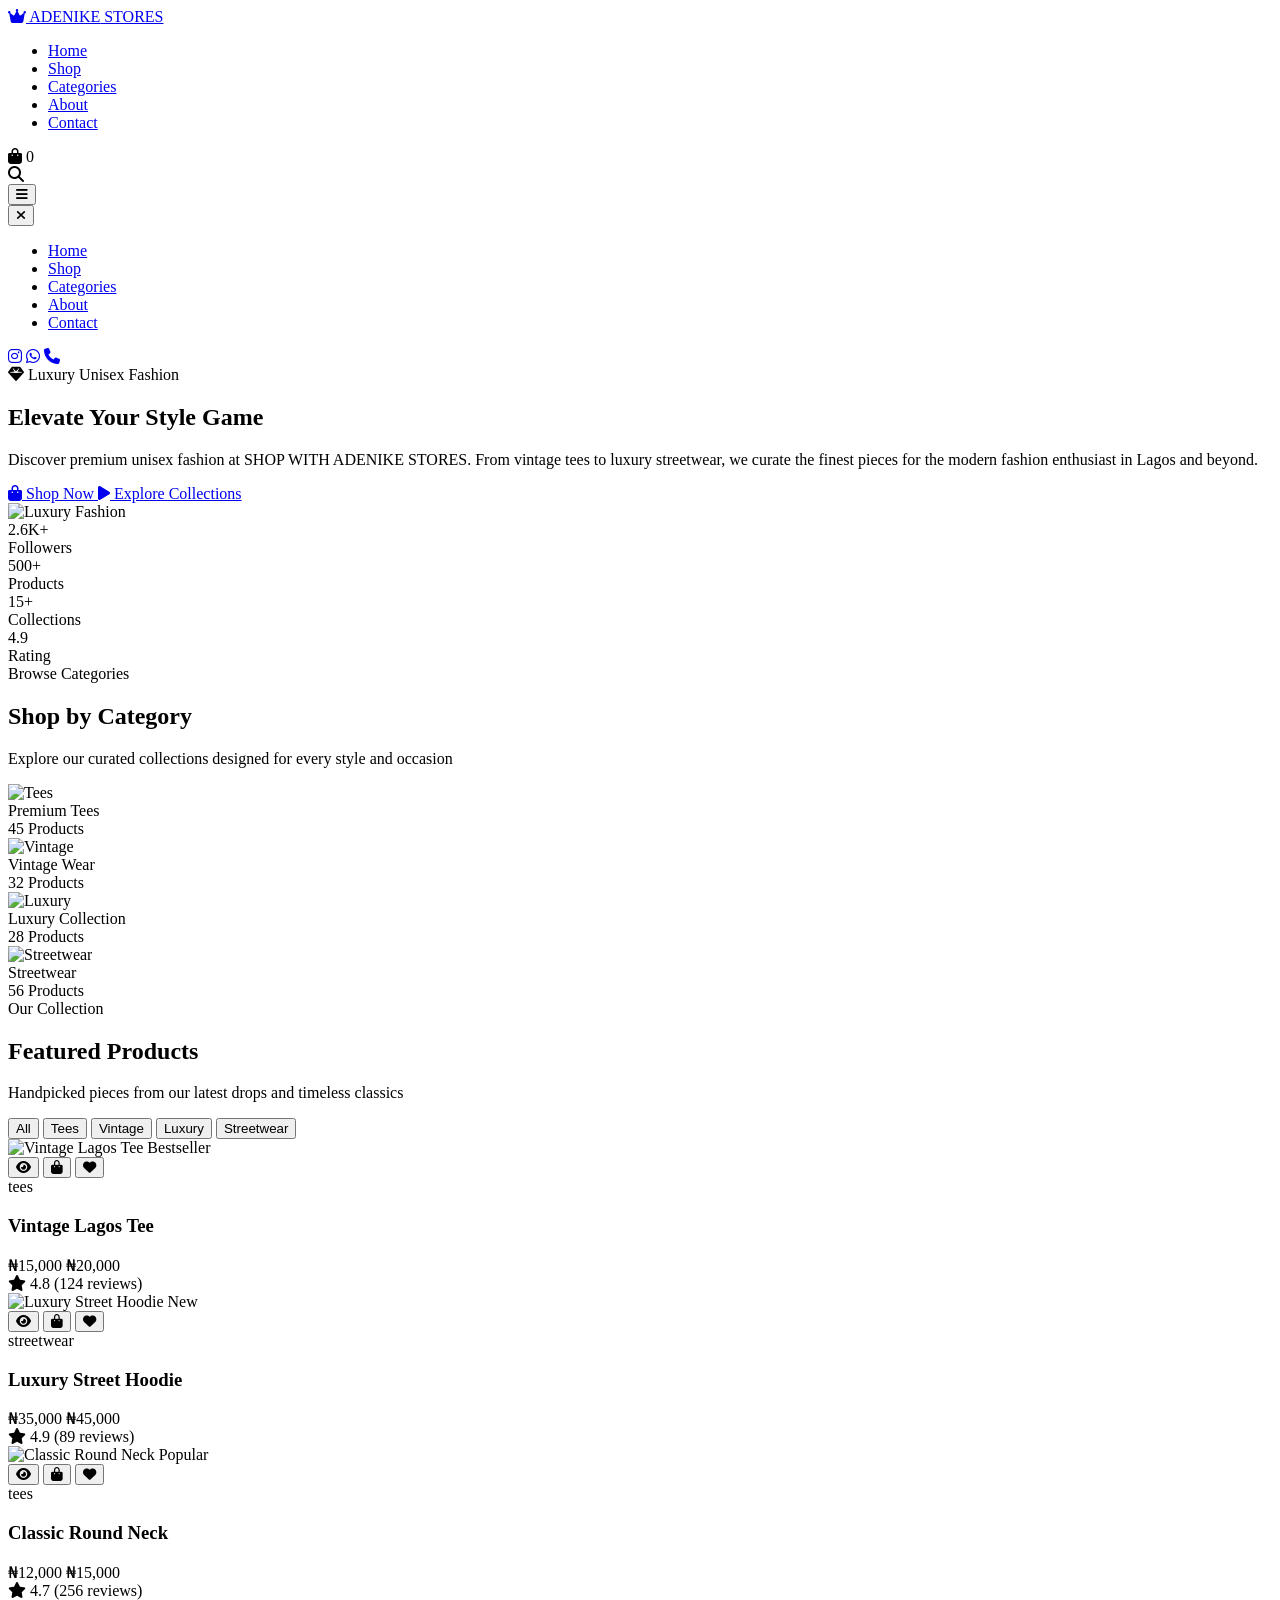
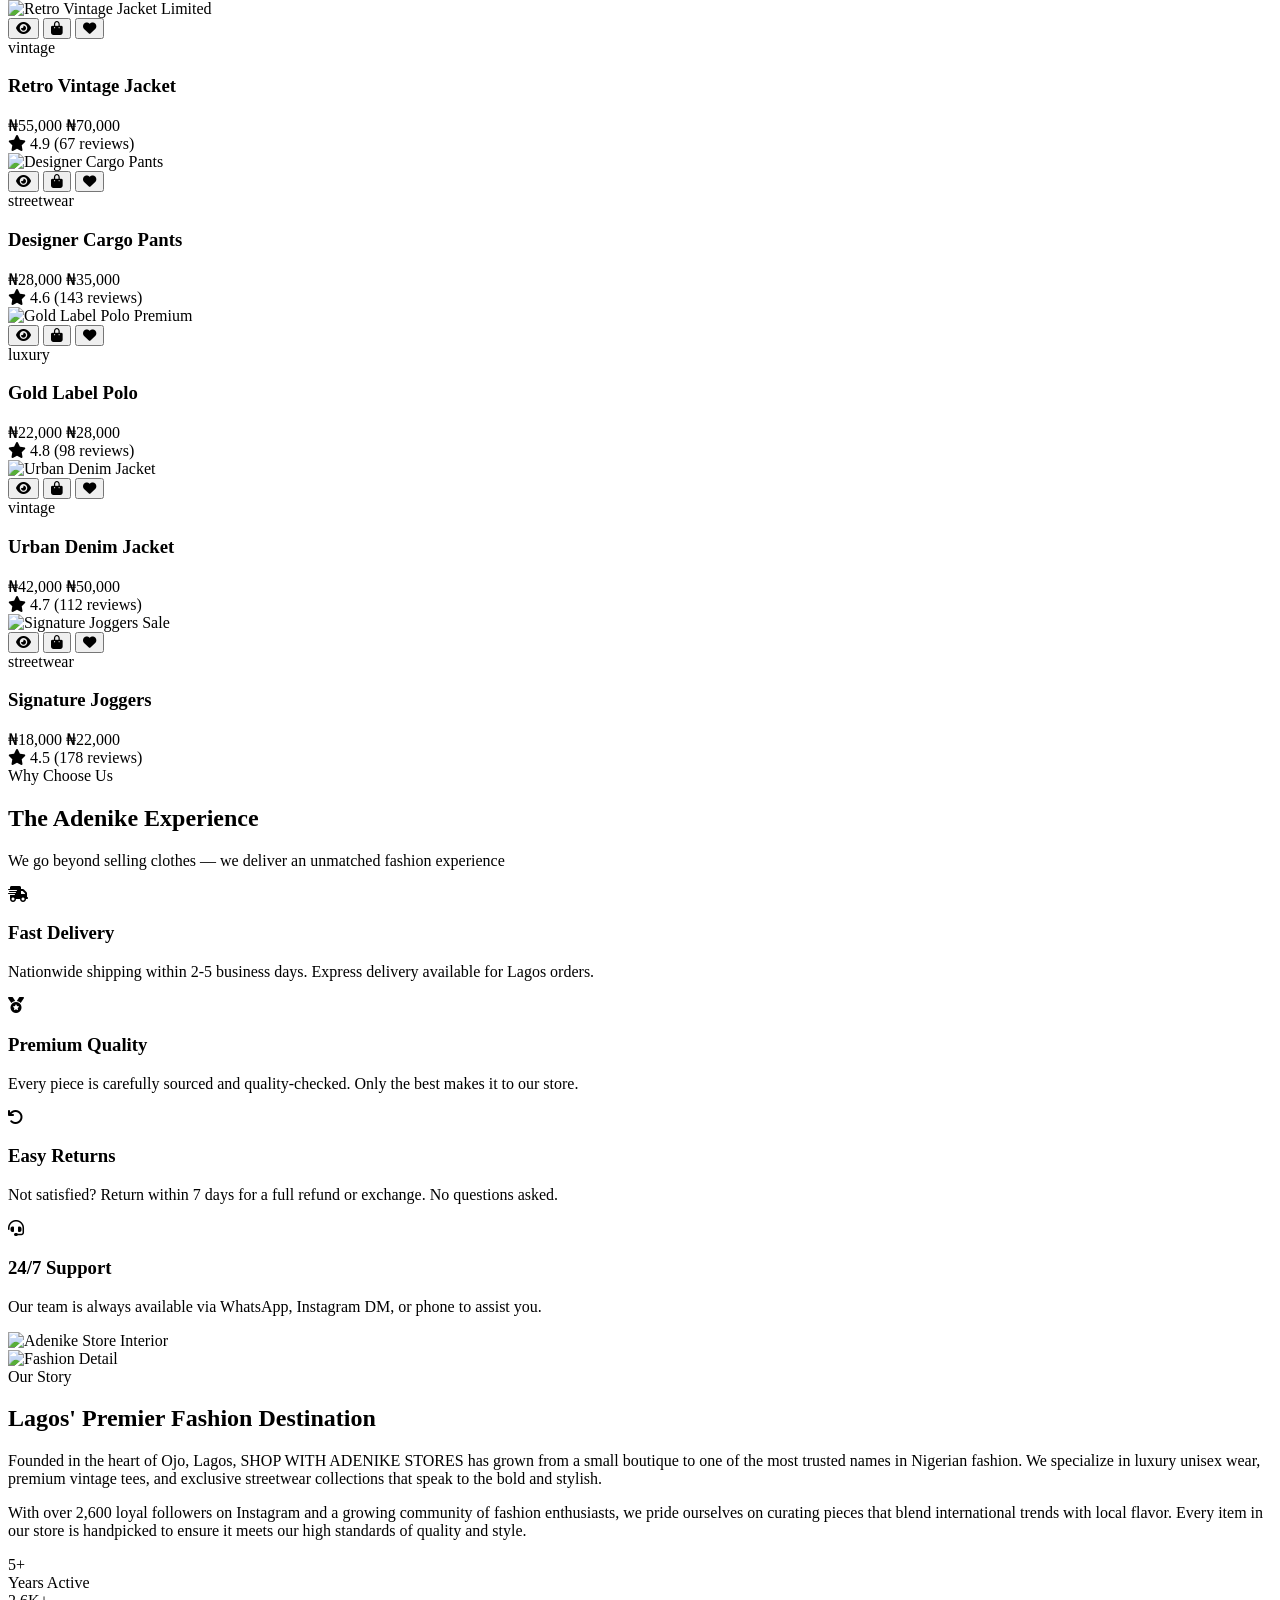
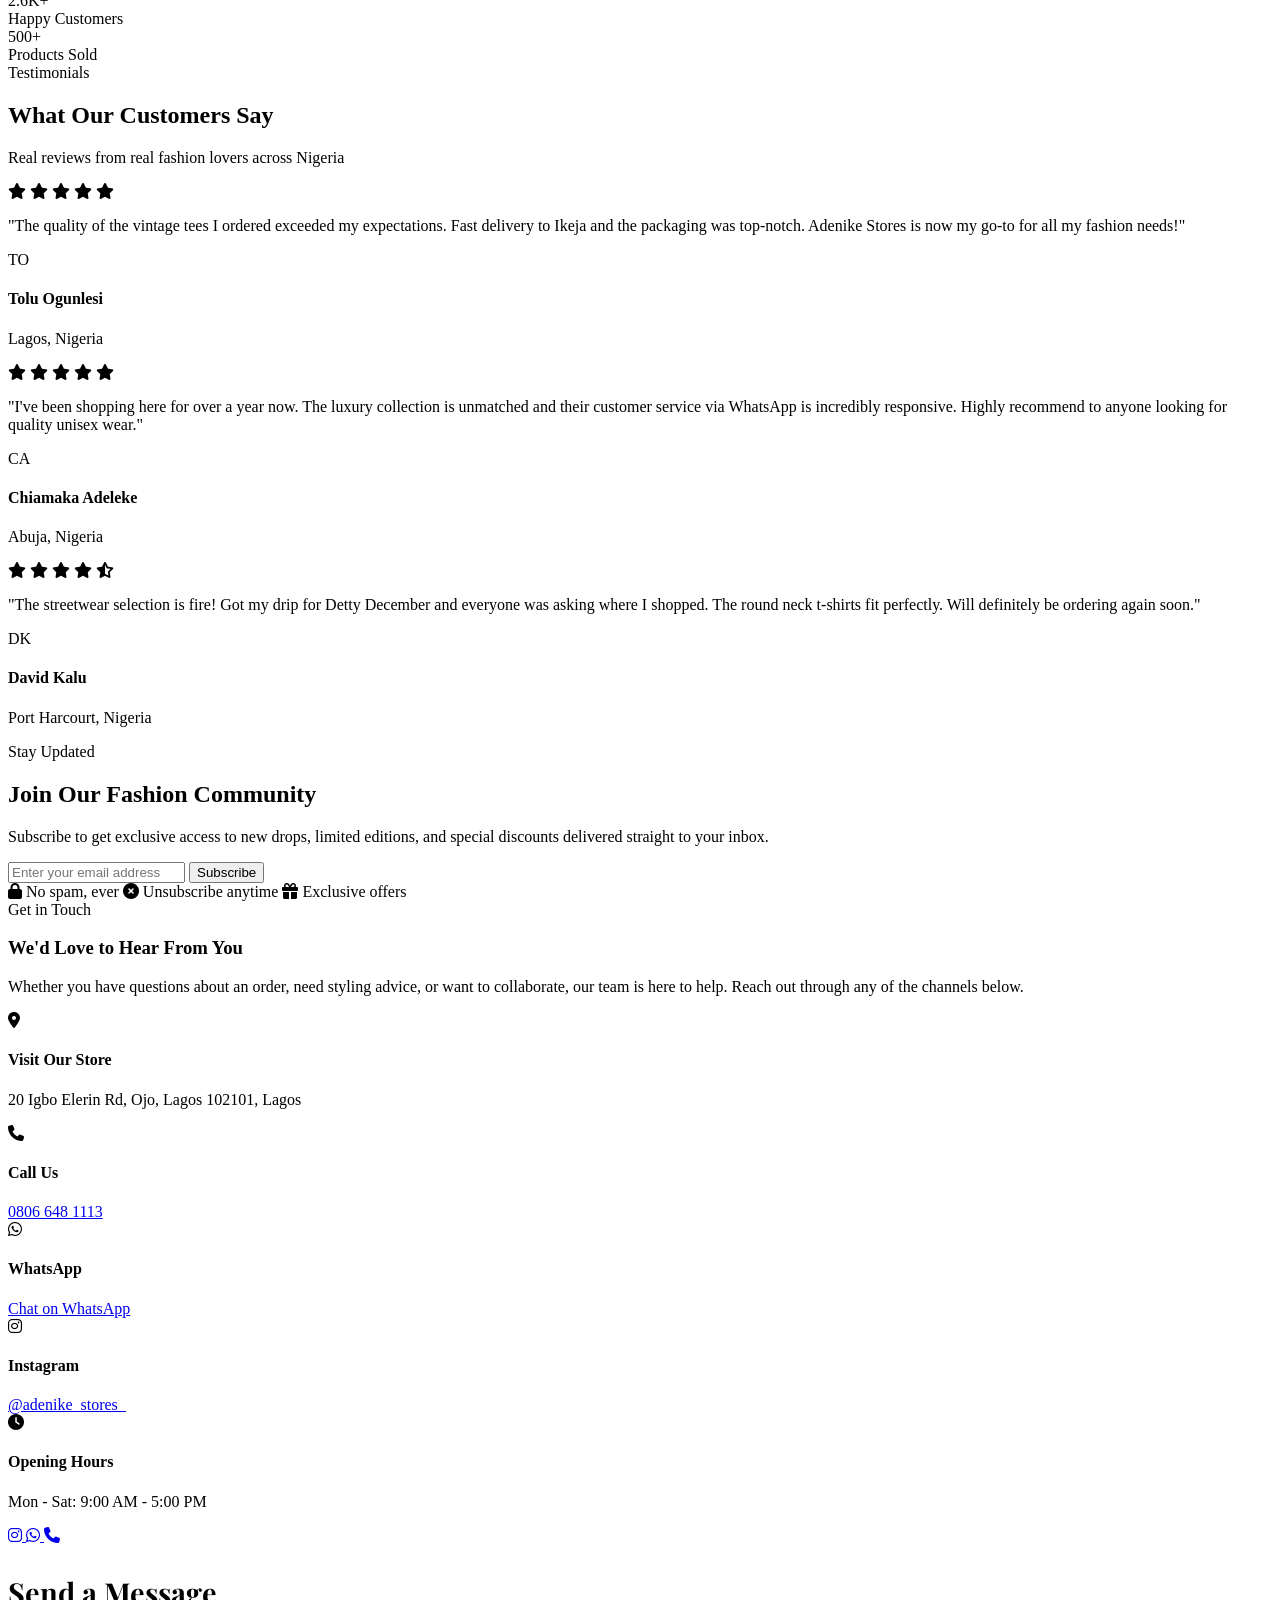
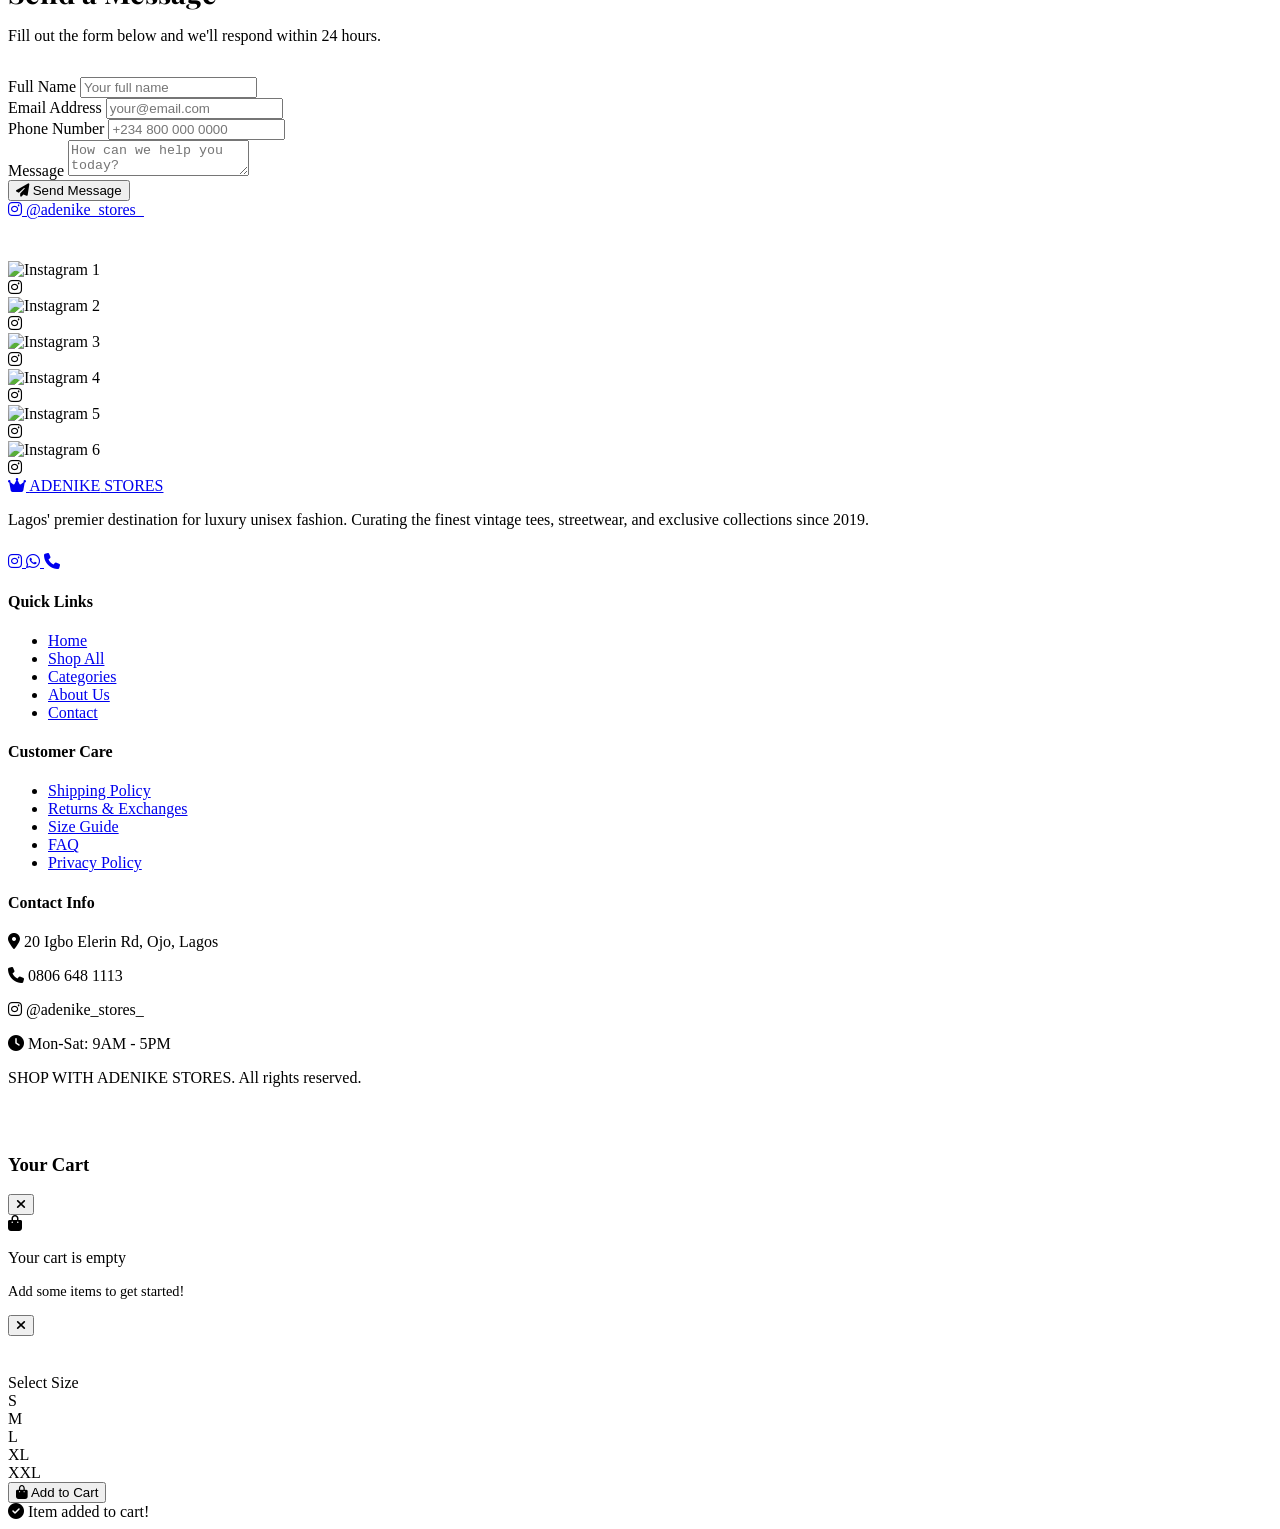
==== commit e57070d2: "Remove local stylesheet link from index.html Removed the local stylesheet link from the HTML." ====
--- a/index.html
+++ b/index.html
@@ -10,7 +10,6 @@
     <meta property="og:title" content="SHOP WITH ADENIKE STORES | Luxury Unisex Fashion">
     <meta property="og:description" content="Premium unisex fashion boutique in Lagos. Shop tees, vintage wear & luxury collections.">
     <meta property="og:type" content="website">
-    <link rel="stylesheet" href="style.css">
     <link rel="preconnect" href="https://fonts.googleapis.com">
     <link href="https://fonts.googleapis.com/css2?family=Playfair+Display:wght@400;600;700&family=Inter:wght@300;400;500;600&display=swap" rel="stylesheet">
     <link rel="stylesheet" href="https://cdnjs.cloudflare.com/ajax/libs/font-awesome/6.5.1/css/all.min.css">
@@ -638,5 +637,7 @@
         <i class="fas fa-check-circle"></i>
         <span id="toastMessage">Item added to cart!</span>
     </div>
+
+    <script src="app.js"></script>
 </body>
 </html>
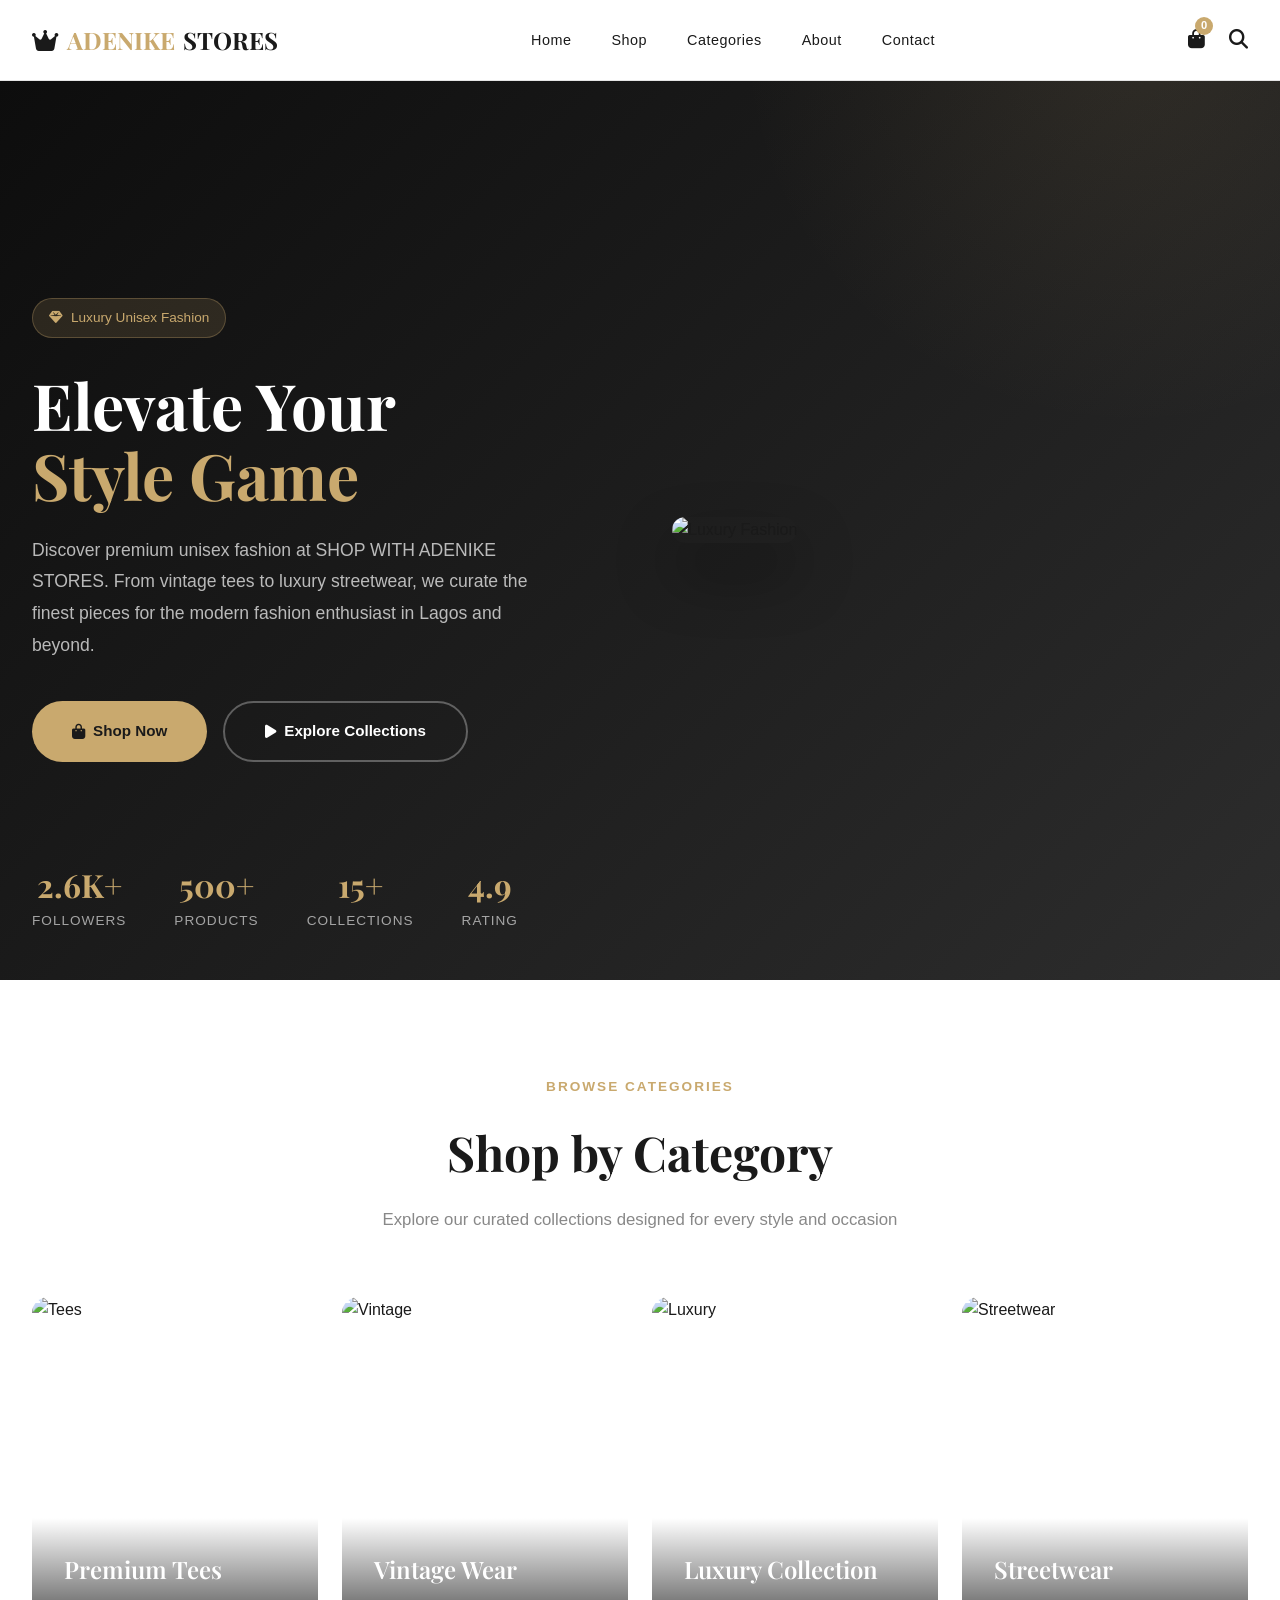
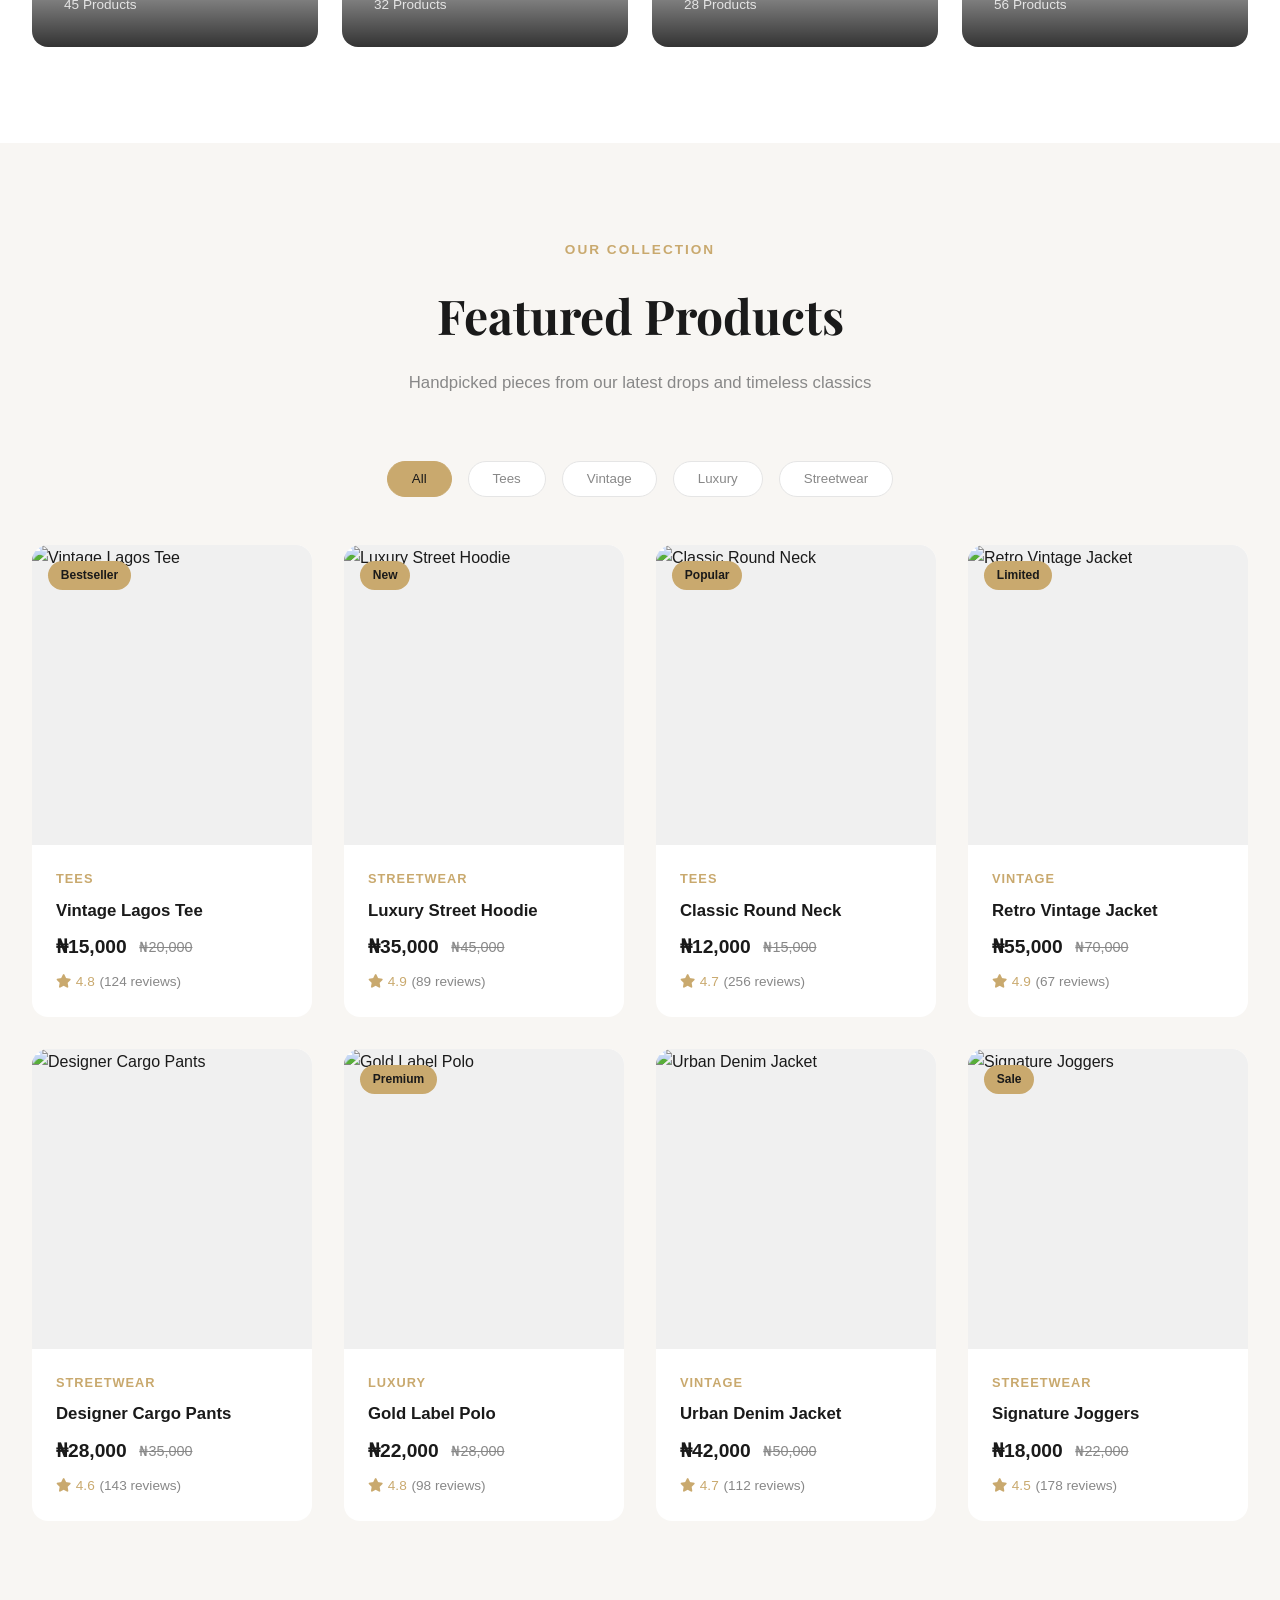
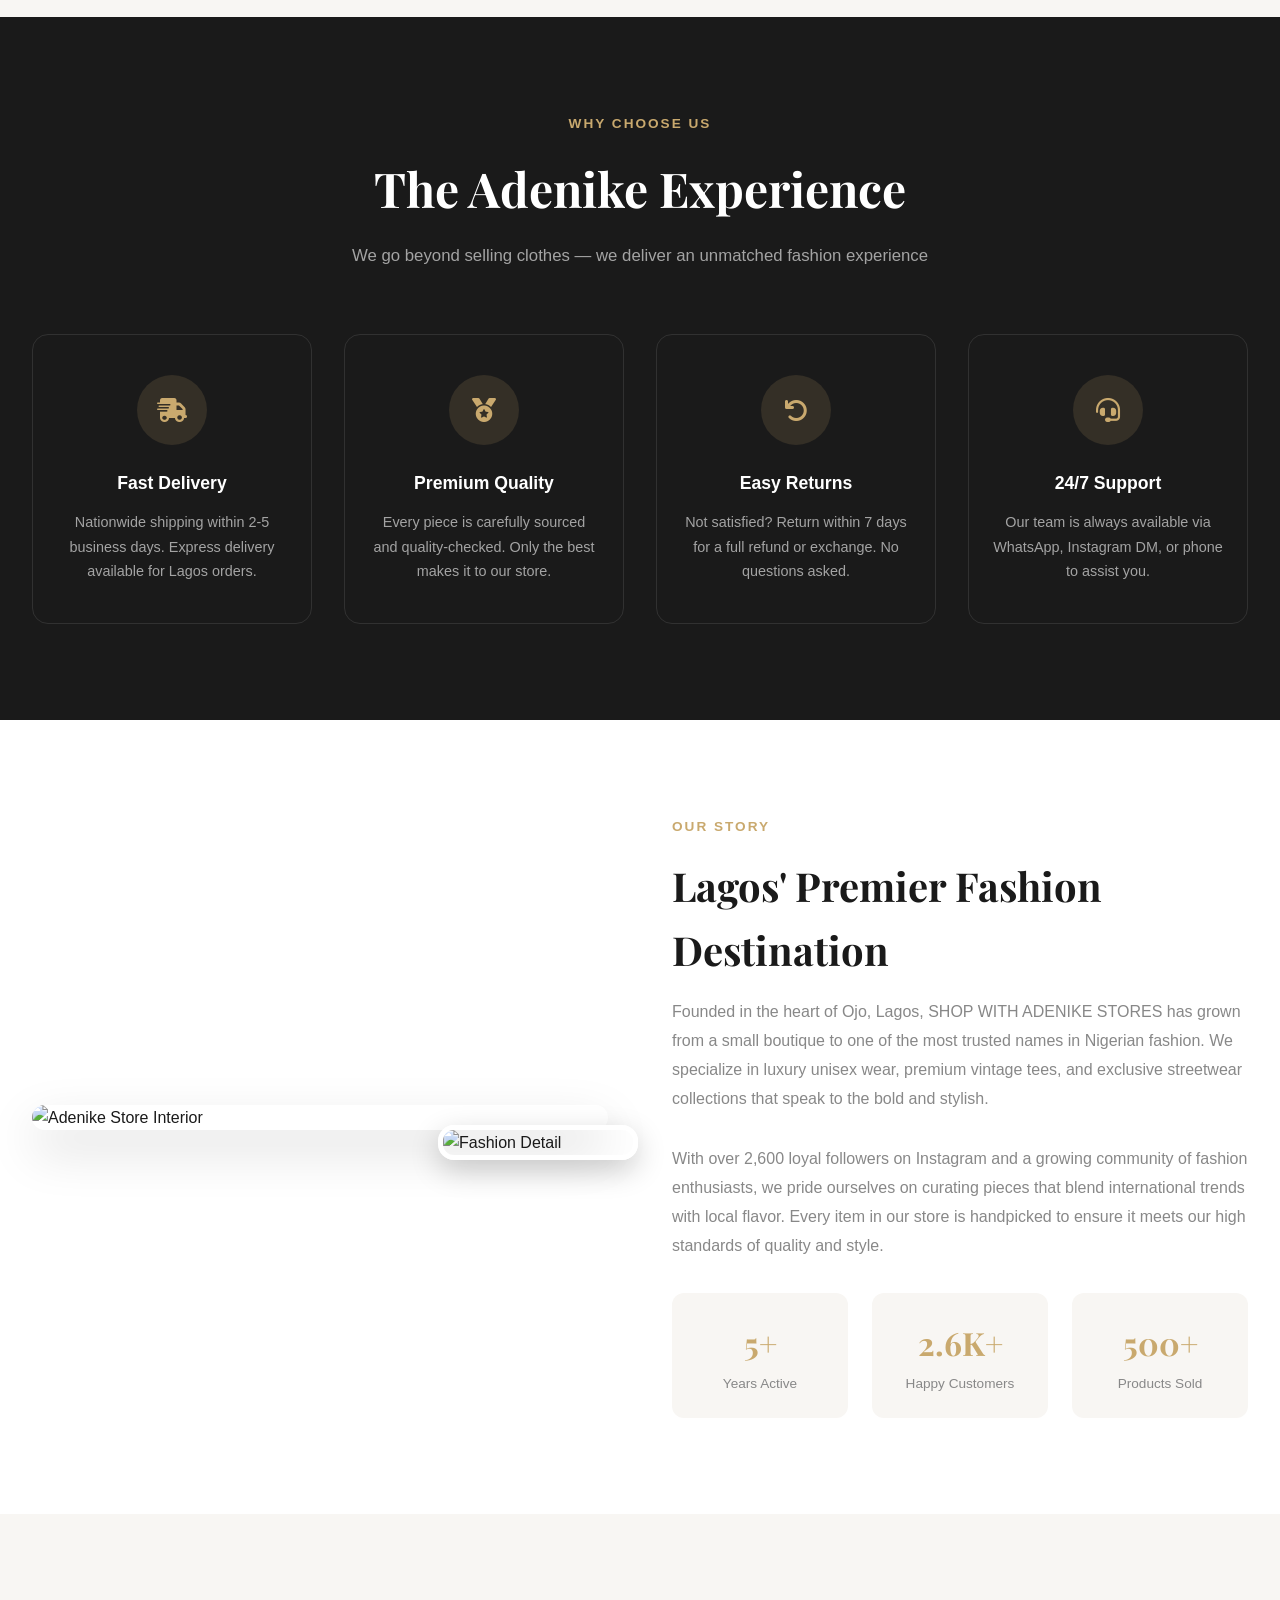
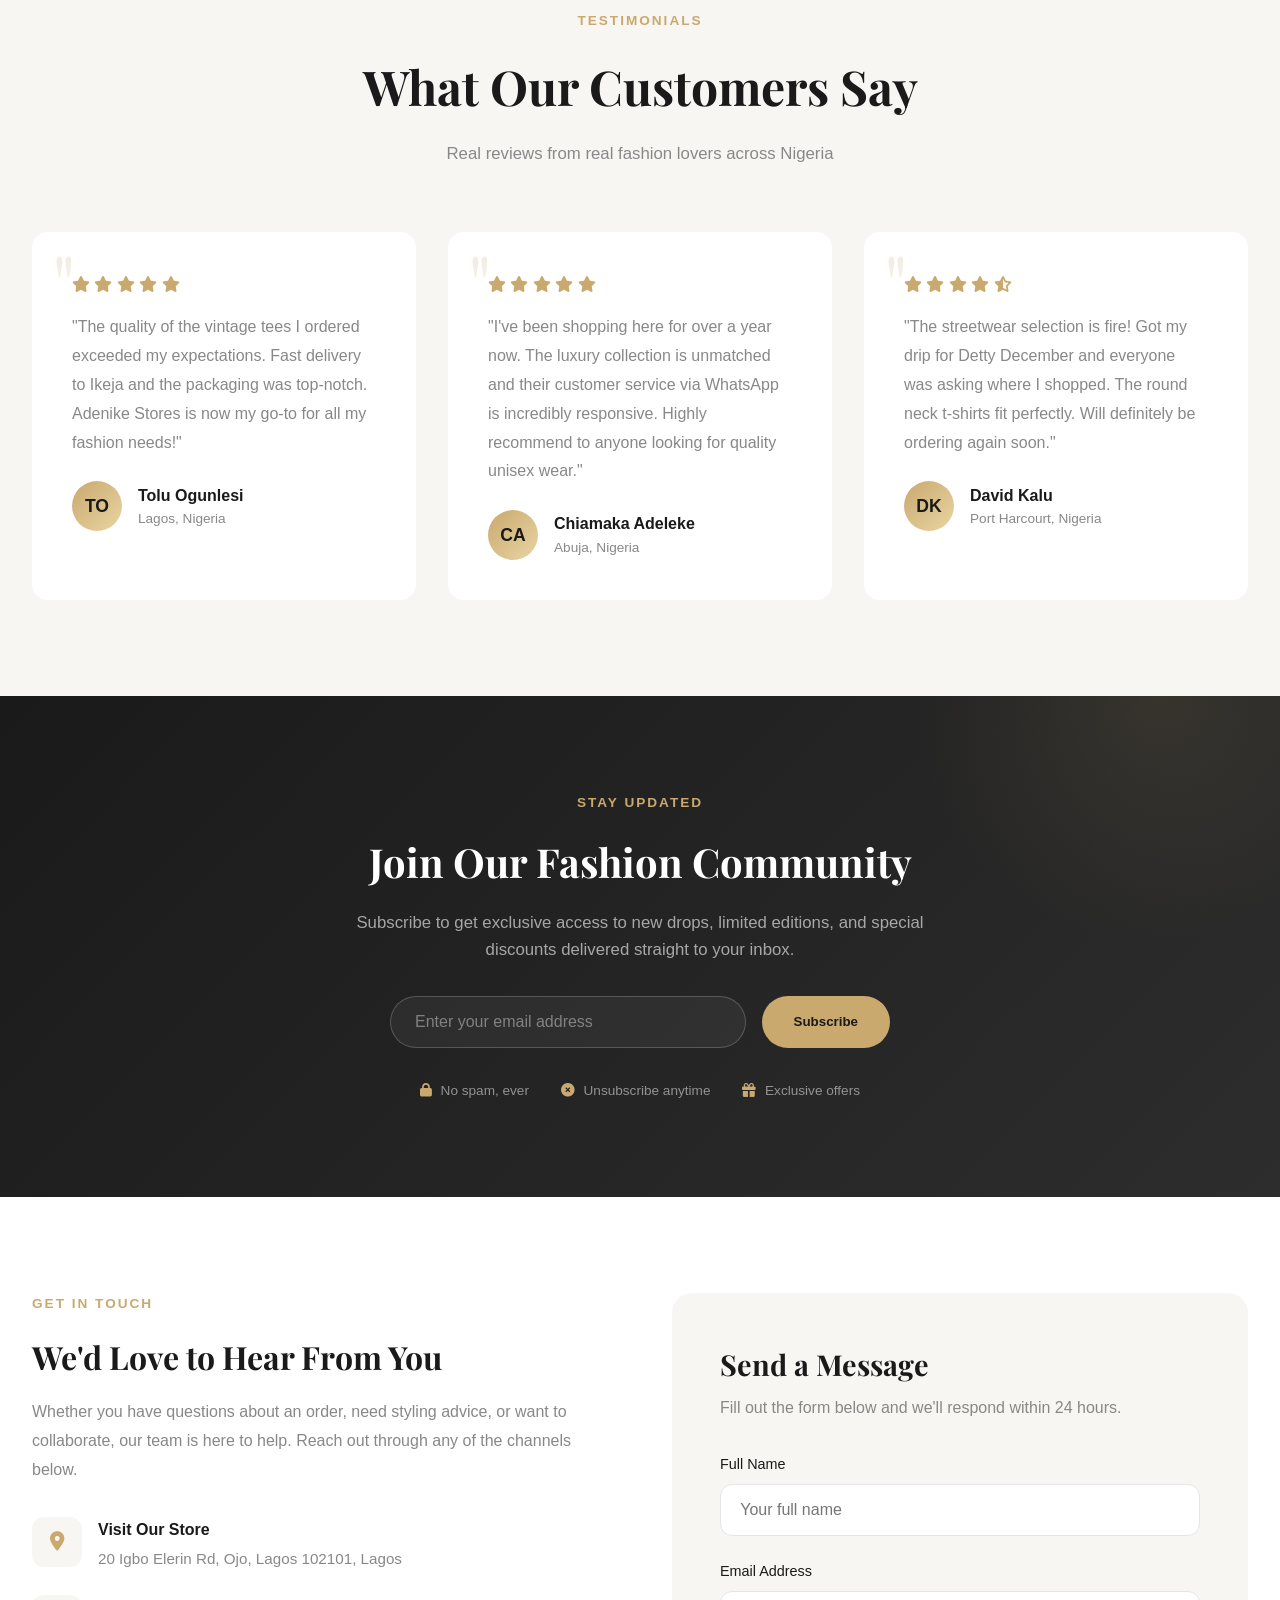
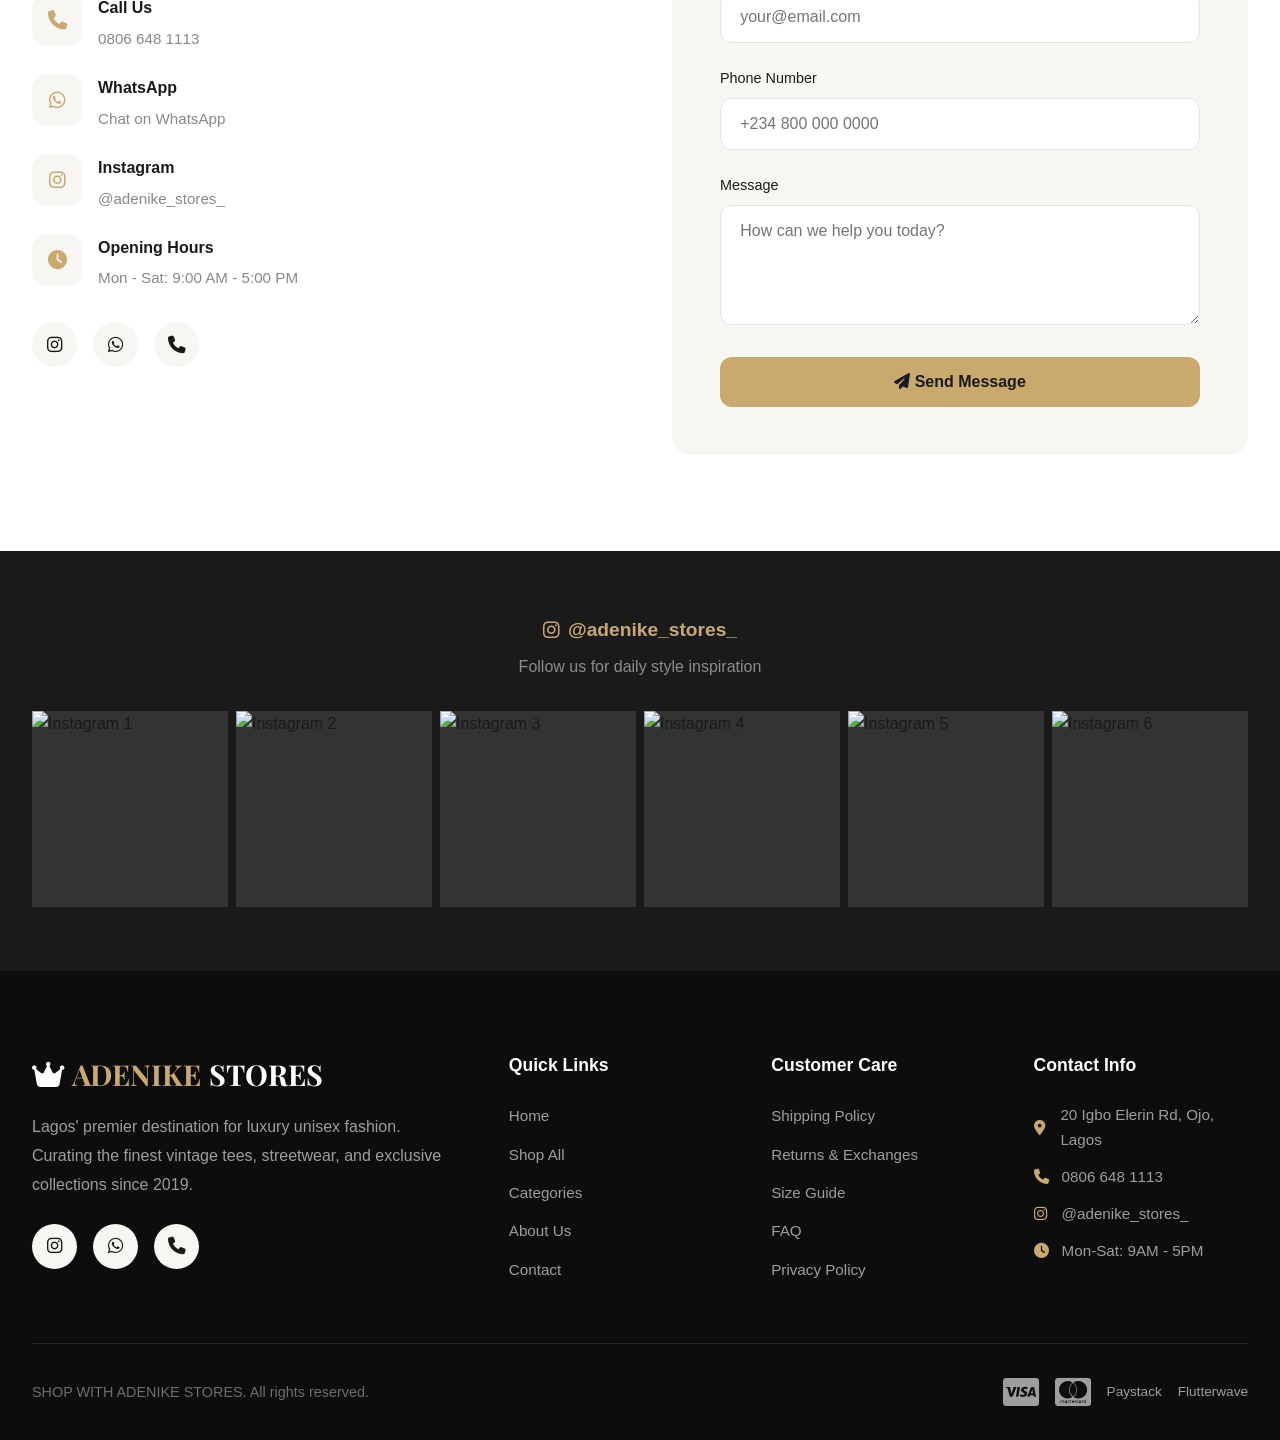
==== commit f2f5e8c5: "Add stylesheet link to index.html" ====
--- a/index.html
+++ b/index.html
@@ -10,6 +10,7 @@
     <meta property="og:title" content="SHOP WITH ADENIKE STORES | Luxury Unisex Fashion">
     <meta property="og:description" content="Premium unisex fashion boutique in Lagos. Shop tees, vintage wear & luxury collections.">
     <meta property="og:type" content="website">
+    <link rel="stylesheet" href="style.css">
     <link rel="preconnect" href="https://fonts.googleapis.com">
     <link href="https://fonts.googleapis.com/css2?family=Playfair+Display:wght@400;600;700&family=Inter:wght@300;400;500;600&display=swap" rel="stylesheet">
     <link rel="stylesheet" href="https://cdnjs.cloudflare.com/ajax/libs/font-awesome/6.5.1/css/all.min.css">
--- a/style.css
+++ b/style.css
@@ -0,0 +1,1377 @@
+  :root {
+            --gold: #C9A96E;
+            --gold-light: #E8D5A3;
+            --dark: #1A1A1A;
+            --darker: #0D0D0D;
+            --light: #F8F6F3;
+            --white: #FFFFFF;
+            --gray: #888888;
+            --light-gray: #E5E5E5;
+            --success: #22C55E;
+            --danger: #EF4444;
+        }
+        * { margin: 0; padding: 0; box-sizing: border-box; }
+        body {
+            font-family: 'Inter', sans-serif;
+            background: var(--light);
+            color: var(--dark);
+            overflow-x: hidden;
+            line-height: 1.6;
+        }
+        ::-webkit-scrollbar { width: 8px; }
+        ::-webkit-scrollbar-track { background: var(--light); }
+        ::-webkit-scrollbar-thumb { background: var(--gold); border-radius: 4px; }
+
+        /* NAVIGATION */
+        .navbar {
+            position: fixed;
+            top: 0;
+            width: 100%;
+            z-index: 1000;
+            background: rgba(255,255,255,0.95);
+            backdrop-filter: blur(20px);
+            border-bottom: 1px solid var(--light-gray);
+            transition: all 0.3s ease;
+        }
+        .navbar.scrolled { box-shadow: 0 4px 30px rgba(0,0,0,0.08); }
+        .nav-container {
+            max-width: 1400px;
+            margin: 0 auto;
+            padding: 0 2rem;
+            display: flex;
+            justify-content: space-between;
+            align-items: center;
+            height: 80px;
+        }
+        .logo {
+            font-family: 'Playfair Display', serif;
+            font-size: 1.5rem;
+            font-weight: 700;
+            color: var(--dark);
+            text-decoration: none;
+            display: flex;
+            align-items: center;
+            gap: 0.5rem;
+        }
+        .logo span { color: var(--gold); }
+        .nav-links {
+            display: flex;
+            gap: 2.5rem;
+            list-style: none;
+        }
+        .nav-links a {
+            text-decoration: none;
+            color: var(--dark);
+            font-weight: 500;
+            font-size: 0.9rem;
+            letter-spacing: 0.5px;
+            position: relative;
+            transition: color 0.3s;
+        }
+        .nav-links a::after {
+            content: '';
+            position: absolute;
+            bottom: -5px;
+            left: 0;
+            width: 0;
+            height: 2px;
+            background: var(--gold);
+            transition: width 0.3s;
+        }
+        .nav-links a:hover::after { width: 100%; }
+        .nav-links a:hover { color: var(--gold); }
+        .nav-actions {
+            display: flex;
+            align-items: center;
+            gap: 1.5rem;
+        }
+        .nav-icon {
+            position: relative;
+            cursor: pointer;
+            font-size: 1.2rem;
+            color: var(--dark);
+            transition: color 0.3s;
+        }
+        .nav-icon:hover { color: var(--gold); }
+        .cart-count {
+            position: absolute;
+            top: -8px;
+            right: -8px;
+            background: var(--gold);
+            color: white;
+            font-size: 0.7rem;
+            width: 18px;
+            height: 18px;
+            border-radius: 50%;
+            display: flex;
+            align-items: center;
+            justify-content: center;
+            font-weight: 600;
+        }
+        .mobile-menu-btn {
+            display: none;
+            background: none;
+            border: none;
+            font-size: 1.5rem;
+            cursor: pointer;
+            color: var(--dark);
+        }
+
+        /* HERO */
+        .hero {
+            margin-top: 80px;
+            min-height: 100vh;
+            background: linear-gradient(135deg, var(--darker) 0%, #2D2D2D 100%);
+            display: flex;
+            align-items: center;
+            position: relative;
+            overflow: hidden;
+        }
+        .hero::before {
+            content: '';
+            position: absolute;
+            top: -50%;
+            right: -20%;
+            width: 800px;
+            height: 800px;
+            background: radial-gradient(circle, rgba(201,169,110,0.1) 0%, transparent 70%);
+            border-radius: 50%;
+        }
+        .hero-container {
+            max-width: 1400px;
+            margin: 0 auto;
+            padding: 0 2rem;
+            display: grid;
+            grid-template-columns: 1fr 1fr;
+            gap: 4rem;
+            align-items: center;
+            width: 100%;
+        }
+        .hero-content { z-index: 2; }
+        .hero-badge {
+            display: inline-flex;
+            align-items: center;
+            gap: 0.5rem;
+            background: rgba(201,169,110,0.15);
+            color: var(--gold);
+            padding: 0.5rem 1rem;
+            border-radius: 50px;
+            font-size: 0.85rem;
+            font-weight: 500;
+            margin-bottom: 2rem;
+            border: 1px solid rgba(201,169,110,0.3);
+        }
+        .hero-title {
+            font-family: 'Playfair Display', serif;
+            font-size: 4rem;
+            font-weight: 700;
+            color: var(--white);
+            line-height: 1.1;
+            margin-bottom: 1.5rem;
+        }
+        .hero-title span { color: var(--gold); display: block; }
+        .hero-desc {
+            color: rgba(255,255,255,0.7);
+            font-size: 1.1rem;
+            max-width: 500px;
+            margin-bottom: 2.5rem;
+            line-height: 1.8;
+        }
+        .hero-buttons { display: flex; gap: 1rem; flex-wrap: wrap; }
+        .btn {
+            padding: 1rem 2.5rem;
+            border-radius: 50px;
+            font-weight: 600;
+            font-size: 0.95rem;
+            cursor: pointer;
+            transition: all 0.3s ease;
+            text-decoration: none;
+            display: inline-flex;
+            align-items: center;
+            gap: 0.5rem;
+            border: none;
+        }
+        .btn-primary {
+            background: var(--gold);
+            color: var(--dark);
+        }
+        .btn-primary:hover {
+            background: var(--gold-light);
+            transform: translateY(-2px);
+            box-shadow: 0 10px 30px rgba(201,169,110,0.3);
+        }
+        .btn-outline {
+            background: transparent;
+            color: var(--white);
+            border: 2px solid rgba(255,255,255,0.3);
+        }
+        .btn-outline:hover {
+            border-color: var(--gold);
+            color: var(--gold);
+            transform: translateY(-2px);
+        }
+        .hero-image { position: relative; z-index: 2; }
+        .hero-image img {
+            width: 100%;
+            border-radius: 20px;
+            box-shadow: 0 30px 60px rgba(0,0,0,0.4);
+        }
+        .hero-stats {
+            position: absolute;
+            bottom: 3rem;
+            left: 2rem;
+            display: flex;
+            gap: 3rem;
+            z-index: 2;
+        }
+        .stat-item { text-align: center; }
+        .stat-number {
+            font-family: 'Playfair Display', serif;
+            font-size: 2rem;
+            font-weight: 700;
+            color: var(--gold);
+        }
+        .stat-label {
+            color: rgba(255,255,255,0.6);
+            font-size: 0.85rem;
+            text-transform: uppercase;
+            letter-spacing: 1px;
+        }
+
+        /* SECTIONS */
+        section { padding: 6rem 0; }
+        .container {
+            max-width: 1400px;
+            margin: 0 auto;
+            padding: 0 2rem;
+        }
+        .section-header { text-align: center; margin-bottom: 4rem; }
+        .section-tag {
+            color: var(--gold);
+            font-weight: 600;
+            font-size: 0.85rem;
+            text-transform: uppercase;
+            letter-spacing: 2px;
+            margin-bottom: 1rem;
+            display: block;
+        }
+        .section-title {
+            font-family: 'Playfair Display', serif;
+            font-size: 3rem;
+            font-weight: 700;
+            color: var(--dark);
+            margin-bottom: 1rem;
+        }
+        .section-desc {
+            color: var(--gray);
+            max-width: 600px;
+            margin: 0 auto;
+            font-size: 1.05rem;
+        }
+
+        /* CATEGORIES */
+        .categories { background: var(--white); }
+        .category-grid {
+            display: grid;
+            grid-template-columns: repeat(4, 1fr);
+            gap: 1.5rem;
+        }
+        .category-card {
+            position: relative;
+            border-radius: 16px;
+            overflow: hidden;
+            cursor: pointer;
+            height: 350px;
+        }
+        .category-card img {
+            width: 100%;
+            height: 100%;
+            object-fit: cover;
+            transition: transform 0.5s ease;
+        }
+        .category-card:hover img { transform: scale(1.1); }
+        .category-overlay {
+            position: absolute;
+            bottom: 0;
+            left: 0;
+            right: 0;
+            padding: 2rem;
+            background: linear-gradient(transparent, rgba(0,0,0,0.8));
+            color: white;
+        }
+        .category-name {
+            font-family: 'Playfair Display', serif;
+            font-size: 1.5rem;
+            font-weight: 600;
+        }
+        .category-count {
+            font-size: 0.85rem;
+            opacity: 0.8;
+            margin-top: 0.3rem;
+        }
+
+        /* PRODUCTS */
+        .products { background: var(--light); }
+        .product-filters {
+            display: flex;
+            justify-content: center;
+            gap: 1rem;
+            margin-bottom: 3rem;
+            flex-wrap: wrap;
+        }
+        .filter-btn {
+            padding: 0.6rem 1.5rem;
+            border: 1px solid var(--light-gray);
+            background: var(--white);
+            border-radius: 50px;
+            cursor: pointer;
+            font-weight: 500;
+            transition: all 0.3s;
+            color: var(--gray);
+        }
+        .filter-btn.active, .filter-btn:hover {
+            background: var(--gold);
+            color: var(--dark);
+            border-color: var(--gold);
+        }
+        .product-grid {
+            display: grid;
+            grid-template-columns: repeat(4, 1fr);
+            gap: 2rem;
+        }
+        .product-card {
+            background: var(--white);
+            border-radius: 16px;
+            overflow: hidden;
+            transition: all 0.3s ease;
+            position: relative;
+        }
+        .product-card:hover {
+            transform: translateY(-8px);
+            box-shadow: 0 20px 40px rgba(0,0,0,0.1);
+        }
+        .product-image {
+            position: relative;
+            height: 300px;
+            overflow: hidden;
+            background: #f0f0f0;
+        }
+        .product-image img {
+            width: 100%;
+            height: 100%;
+            object-fit: cover;
+            transition: transform 0.5s;
+        }
+        .product-card:hover .product-image img { transform: scale(1.08); }
+        .product-badge {
+            position: absolute;
+            top: 1rem;
+            left: 1rem;
+            background: var(--gold);
+            color: var(--dark);
+            padding: 0.3rem 0.8rem;
+            border-radius: 50px;
+            font-size: 0.75rem;
+            font-weight: 600;
+        }
+        .product-actions {
+            position: absolute;
+            bottom: 1rem;
+            left: 50%;
+            transform: translateX(-50%) translateY(20px);
+            display: flex;
+            gap: 0.5rem;
+            opacity: 0;
+            transition: all 0.3s;
+            z-index: 5;
+        }
+        .product-card:hover .product-actions {
+            opacity: 1;
+            transform: translateX(-50%) translateY(0);
+        }
+        .action-btn {
+            width: 40px;
+            height: 40px;
+            border-radius: 50%;
+            background: var(--white);
+            border: none;
+            cursor: pointer;
+            display: flex;
+            align-items: center;
+            justify-content: center;
+            transition: all 0.3s;
+            box-shadow: 0 4px 12px rgba(0,0,0,0.1);
+            font-size: 0.9rem;
+        }
+        .action-btn:hover { background: var(--gold); color: var(--dark); }
+        .product-info { padding: 1.5rem; }
+        .product-category {
+            color: var(--gold);
+            font-size: 0.8rem;
+            font-weight: 600;
+            text-transform: uppercase;
+            letter-spacing: 1px;
+            margin-bottom: 0.5rem;
+        }
+        .product-name {
+            font-weight: 600;
+            font-size: 1.05rem;
+            margin-bottom: 0.5rem;
+            color: var(--dark);
+        }
+        .product-price {
+            display: flex;
+            align-items: center;
+            gap: 0.8rem;
+        }
+        .current-price {
+            font-weight: 700;
+            font-size: 1.2rem;
+            color: var(--dark);
+        }
+        .old-price {
+            text-decoration: line-through;
+            color: var(--gray);
+            font-size: 0.9rem;
+        }
+        .product-rating {
+            display: flex;
+            align-items: center;
+            gap: 0.3rem;
+            margin-top: 0.5rem;
+            color: var(--gold);
+            font-size: 0.85rem;
+        }
+
+        /* FEATURES */
+        .features {
+            background: var(--dark);
+            color: var(--white);
+        }
+        .features .section-title { color: var(--white); }
+        .features .section-desc { color: rgba(255,255,255,0.6); }
+        .feature-grid {
+            display: grid;
+            grid-template-columns: repeat(4, 1fr);
+            gap: 2rem;
+        }
+        .feature-card {
+            text-align: center;
+            padding: 2.5rem 1.5rem;
+            border: 1px solid rgba(255,255,255,0.1);
+            border-radius: 16px;
+            transition: all 0.3s;
+        }
+        .feature-card:hover {
+            border-color: var(--gold);
+            transform: translateY(-5px);
+        }
+        .feature-icon {
+            width: 70px;
+            height: 70px;
+            background: rgba(201,169,110,0.15);
+            border-radius: 50%;
+            display: flex;
+            align-items: center;
+            justify-content: center;
+            margin: 0 auto 1.5rem;
+            font-size: 1.5rem;
+            color: var(--gold);
+        }
+        .feature-title {
+            font-weight: 600;
+            font-size: 1.1rem;
+            margin-bottom: 0.8rem;
+        }
+        .feature-desc {
+            color: rgba(255,255,255,0.6);
+            font-size: 0.9rem;
+            line-height: 1.7;
+        }
+
+        /* ABOUT */
+        .about { background: var(--white); }
+        .about-grid {
+            display: grid;
+            grid-template-columns: 1fr 1fr;
+            gap: 4rem;
+            align-items: center;
+        }
+        .about-images { position: relative; }
+        .about-img-main {
+            border-radius: 20px;
+            overflow: hidden;
+            box-shadow: 0 20px 50px rgba(0,0,0,0.15);
+        }
+        .about-img-main img { width: 100%; display: block; }
+        .about-img-float {
+            position: absolute;
+            bottom: -30px;
+            right: -30px;
+            width: 200px;
+            border-radius: 16px;
+            overflow: hidden;
+            border: 5px solid var(--white);
+            box-shadow: 0 10px 30px rgba(0,0,0,0.2);
+        }
+        .about-img-float img { width: 100%; display: block; }
+        .about-content .section-tag { text-align: left; }
+        .about-content .section-title { text-align: left; font-size: 2.5rem; }
+        .about-text {
+            color: var(--gray);
+            margin-bottom: 2rem;
+            line-height: 1.8;
+        }
+        .about-stats-row {
+            display: grid;
+            grid-template-columns: repeat(3, 1fr);
+            gap: 1.5rem;
+            margin-top: 2rem;
+        }
+        .about-stat {
+            text-align: center;
+            padding: 1.5rem;
+            background: var(--light);
+            border-radius: 12px;
+        }
+        .about-stat-number {
+            font-family: 'Playfair Display', serif;
+            font-size: 2rem;
+            font-weight: 700;
+            color: var(--gold);
+        }
+        .about-stat-label {
+            font-size: 0.85rem;
+            color: var(--gray);
+            margin-top: 0.3rem;
+        }
+
+        /* TESTIMONIALS */
+        .testimonials { background: var(--light); }
+        .testimonial-grid {
+            display: grid;
+            grid-template-columns: repeat(3, 1fr);
+            gap: 2rem;
+        }
+        .testimonial-card {
+            background: var(--white);
+            padding: 2.5rem;
+            border-radius: 16px;
+            position: relative;
+        }
+        .testimonial-card::before {
+            content: '"';
+            font-family: 'Playfair Display', serif;
+            font-size: 5rem;
+            color: var(--gold);
+            opacity: 0.2;
+            position: absolute;
+            top: 10px;
+            left: 20px;
+            line-height: 1;
+        }
+        .testimonial-text {
+            color: var(--gray);
+            line-height: 1.8;
+            margin-bottom: 1.5rem;
+            position: relative;
+            z-index: 1;
+        }
+        .testimonial-author {
+            display: flex;
+            align-items: center;
+            gap: 1rem;
+        }
+        .author-avatar {
+            width: 50px;
+            height: 50px;
+            border-radius: 50%;
+            background: linear-gradient(135deg, var(--gold), var(--gold-light));
+            display: flex;
+            align-items: center;
+            justify-content: center;
+            color: var(--dark);
+            font-weight: 700;
+            font-size: 1.1rem;
+        }
+        .author-info h4 { font-weight: 600; color: var(--dark); }
+        .author-info p { font-size: 0.85rem; color: var(--gray); }
+        .testimonial-rating { color: var(--gold); margin-bottom: 1rem; }
+
+        /* NEWSLETTER */
+        .newsletter {
+            background: linear-gradient(135deg, var(--dark) 0%, #2D2D2D 100%);
+            position: relative;
+            overflow: hidden;
+        }
+        .newsletter::before {
+            content: '';
+            position: absolute;
+            top: -50%;
+            right: -10%;
+            width: 500px;
+            height: 500px;
+            background: radial-gradient(circle, rgba(201,169,110,0.1) 0%, transparent 70%);
+            border-radius: 50%;
+        }
+        .newsletter-content {
+            text-align: center;
+            max-width: 700px;
+            margin: 0 auto;
+            position: relative;
+            z-index: 1;
+        }
+        .newsletter .section-title { color: var(--white); font-size: 2.5rem; }
+        .newsletter .section-desc {
+            color: rgba(255,255,255,0.6);
+            margin-bottom: 2rem;
+        }
+        .newsletter-form {
+            display: flex;
+            gap: 1rem;
+            max-width: 500px;
+            margin: 0 auto;
+        }
+        .newsletter-input {
+            flex: 1;
+            padding: 1rem 1.5rem;
+            border-radius: 50px;
+            border: 1px solid rgba(255,255,255,0.2);
+            background: rgba(255,255,255,0.05);
+            color: var(--white);
+            font-size: 1rem;
+            outline: none;
+            transition: all 0.3s;
+        }
+        .newsletter-input::placeholder { color: rgba(255,255,255,0.4); }
+        .newsletter-input:focus {
+            border-color: var(--gold);
+            background: rgba(255,255,255,0.1);
+        }
+        .newsletter-btn {
+            padding: 1rem 2rem;
+            border-radius: 50px;
+            background: var(--gold);
+            color: var(--dark);
+            border: none;
+            font-weight: 600;
+            cursor: pointer;
+            transition: all 0.3s;
+            white-space: nowrap;
+        }
+        .newsletter-btn:hover {
+            background: var(--gold-light);
+            transform: translateY(-2px);
+        }
+        .newsletter-trust {
+            display: flex;
+            justify-content: center;
+            gap: 2rem;
+            margin-top: 2rem;
+            color: rgba(255,255,255,0.5);
+            font-size: 0.85rem;
+        }
+        .newsletter-trust i { color: var(--gold); margin-right: 0.3rem; }
+
+        /* CONTACT */
+        .contact { background: var(--white); }
+        .contact-grid {
+            display: grid;
+            grid-template-columns: 1fr 1fr;
+            gap: 4rem;
+        }
+        .contact-info h3 {
+            font-family: 'Playfair Display', serif;
+            font-size: 2rem;
+            margin-bottom: 1rem;
+        }
+        .contact-info > p {
+            color: var(--gray);
+            margin-bottom: 2rem;
+            line-height: 1.8;
+        }
+        .contact-details {
+            display: flex;
+            flex-direction: column;
+            gap: 1.5rem;
+        }
+        .contact-item {
+            display: flex;
+            align-items: flex-start;
+            gap: 1rem;
+        }
+        .contact-icon {
+            width: 50px;
+            height: 50px;
+            background: var(--light);
+            border-radius: 12px;
+            display: flex;
+            align-items: center;
+            justify-content: center;
+            color: var(--gold);
+            font-size: 1.2rem;
+            flex-shrink: 0;
+        }
+        .contact-item h4 { font-weight: 600; margin-bottom: 0.3rem; }
+        .contact-item p, .contact-item a {
+            color: var(--gray);
+            text-decoration: none;
+            font-size: 0.95rem;
+            transition: color 0.3s;
+        }
+        .contact-item a:hover { color: var(--gold); }
+        .contact-social {
+            display: flex;
+            gap: 1rem;
+            margin-top: 2rem;
+        }
+        .social-link {
+            width: 45px;
+            height: 45px;
+            border-radius: 50%;
+            background: var(--light);
+            display: flex;
+            align-items: center;
+            justify-content: center;
+            color: var(--dark);
+            text-decoration: none;
+            transition: all 0.3s;
+            font-size: 1.1rem;
+        }
+        .social-link:hover {
+            background: var(--gold);
+            color: var(--dark);
+            transform: translateY(-3px);
+        }
+        .contact-form {
+            background: var(--light);
+            padding: 3rem;
+            border-radius: 20px;
+        }
+        .form-group { margin-bottom: 1.5rem; }
+        .form-group label {
+            display: block;
+            margin-bottom: 0.5rem;
+            font-weight: 500;
+            font-size: 0.9rem;
+        }
+        .form-group input,
+        .form-group textarea {
+            width: 100%;
+            padding: 1rem 1.2rem;
+            border: 1px solid var(--light-gray);
+            border-radius: 12px;
+            font-family: 'Inter', sans-serif;
+            font-size: 1rem;
+            outline: none;
+            transition: all 0.3s;
+            background: var(--white);
+        }
+        .form-group input:focus,
+        .form-group textarea:focus {
+            border-color: var(--gold);
+            box-shadow: 0 0 0 3px rgba(201,169,110,0.1);
+        }
+        .form-group textarea {
+            min-height: 120px;
+            resize: vertical;
+        }
+        .submit-btn {
+            width: 100%;
+            padding: 1rem;
+            background: var(--gold);
+            color: var(--dark);
+            border: none;
+            border-radius: 12px;
+            font-weight: 600;
+            font-size: 1rem;
+            cursor: pointer;
+            transition: all 0.3s;
+        }
+        .submit-btn:hover {
+            background: var(--gold-light);
+            transform: translateY(-2px);
+            box-shadow: 0 10px 30px rgba(201,169,110,0.3);
+        }
+
+        /* INSTAGRAM */
+        .instagram {
+            background: var(--dark);
+            padding: 4rem 0;
+        }
+        .instagram-header { text-align: center; margin-bottom: 2rem; }
+        .instagram-header a {
+            color: var(--gold);
+            text-decoration: none;
+            font-weight: 600;
+            font-size: 1.2rem;
+            display: inline-flex;
+            align-items: center;
+            gap: 0.5rem;
+        }
+        .instagram-grid {
+            display: grid;
+            grid-template-columns: repeat(6, 1fr);
+            gap: 0.5rem;
+        }
+        .insta-item {
+            aspect-ratio: 1;
+            background: #333;
+            position: relative;
+            overflow: hidden;
+            cursor: pointer;
+        }
+        .insta-item img {
+            width: 100%;
+            height: 100%;
+            object-fit: cover;
+            transition: transform 0.5s;
+        }
+        .insta-item:hover img { transform: scale(1.1); }
+        .insta-overlay {
+            position: absolute;
+            inset: 0;
+            background: rgba(0,0,0,0.5);
+            display: flex;
+            align-items: center;
+            justify-content: center;
+            opacity: 0;
+            transition: opacity 0.3s;
+            color: white;
+            font-size: 1.5rem;
+        }
+        .insta-item:hover .insta-overlay { opacity: 1; }
+
+        /* FOOTER */
+        .footer {
+            background: var(--darker);
+            color: var(--white);
+            padding: 5rem 0 2rem;
+        }
+        .footer-grid {
+            display: grid;
+            grid-template-columns: 2fr 1fr 1fr 1fr;
+            gap: 3rem;
+            margin-bottom: 3rem;
+        }
+        .footer-brand .logo {
+            color: var(--white);
+            margin-bottom: 1rem;
+            font-size: 1.8rem;
+        }
+        .footer-brand p {
+            color: rgba(255,255,255,0.6);
+            line-height: 1.8;
+            margin-bottom: 1.5rem;
+        }
+        .footer-title {
+            font-weight: 600;
+            font-size: 1.1rem;
+            margin-bottom: 1.5rem;
+            color: var(--white);
+        }
+        .footer-links { list-style: none; }
+        .footer-links li { margin-bottom: 0.8rem; }
+        .footer-links a {
+            color: rgba(255,255,255,0.6);
+            text-decoration: none;
+            transition: color 0.3s;
+            font-size: 0.95rem;
+        }
+        .footer-links a:hover { color: var(--gold); }
+        .footer-contact p {
+            color: rgba(255,255,255,0.6);
+            margin-bottom: 0.8rem;
+            font-size: 0.95rem;
+            display: flex;
+            align-items: center;
+            gap: 0.5rem;
+        }
+        .footer-contact i { color: var(--gold); width: 20px; }
+        .footer-bottom {
+            border-top: 1px solid rgba(255,255,255,0.1);
+            padding-top: 2rem;
+            display: flex;
+            justify-content: space-between;
+            align-items: center;
+            flex-wrap: wrap;
+            gap: 1rem;
+        }
+        .footer-bottom p { color: rgba(255,255,255,0.4); font-size: 0.9rem; }
+        .payment-methods {
+            display: flex;
+            gap: 1rem;
+            align-items: center;
+        }
+
+        /* CART SIDEBAR */
+        .cart-overlay {
+            position: fixed;
+            inset: 0;
+            background: rgba(0,0,0,0.5);
+            z-index: 2000;
+            opacity: 0;
+            visibility: hidden;
+            transition: all 0.3s;
+        }
+        .cart-overlay.active {
+            opacity: 1;
+            visibility: visible;
+        }
+        .cart-sidebar {
+            position: fixed;
+            top: 0;
+            right: -450px;
+            width: 450px;
+            max-width: 100%;
+            height: 100vh;
+            background: var(--white);
+            z-index: 2001;
+            transition: right 0.4s ease;
+            display: flex;
+            flex-direction: column;
+        }
+        .cart-sidebar.active { right: 0; }
+        .cart-header {
+            padding: 1.5rem 2rem;
+            border-bottom: 1px solid var(--light-gray);
+            display: flex;
+            justify-content: space-between;
+            align-items: center;
+        }
+        .cart-header h3 {
+            font-family: 'Playfair Display', serif;
+            font-size: 1.5rem;
+        }
+        .cart-close {
+            background: none;
+            border: none;
+            font-size: 1.5rem;
+            cursor: pointer;
+            color: var(--gray);
+            transition: color 0.3s;
+        }
+        .cart-close:hover { color: var(--danger); }
+        .cart-items {
+            flex: 1;
+            overflow-y: auto;
+            padding: 1.5rem 2rem;
+        }
+        .cart-empty {
+            text-align: center;
+            padding: 3rem 0;
+            color: var(--gray);
+        }
+        .cart-empty i {
+            font-size: 4rem;
+            color: var(--light-gray);
+            margin-bottom: 1rem;
+        }
+        .cart-item {
+            display: flex;
+            gap: 1rem;
+            padding: 1rem 0;
+            border-bottom: 1px solid var(--light-gray);
+        }
+        .cart-item-img {
+            width: 80px;
+            height: 80px;
+            border-radius: 10px;
+            overflow: hidden;
+            background: var(--light);
+        }
+        .cart-item-img img {
+            width: 100%;
+            height: 100%;
+            object-fit: cover;
+        }
+        .cart-item-details { flex: 1; }
+        .cart-item-name { font-weight: 600; margin-bottom: 0.3rem; }
+        .cart-item-price { color: var(--gold); font-weight: 600; }
+        .cart-item-qty {
+            display: flex;
+            align-items: center;
+            gap: 0.5rem;
+            margin-top: 0.5rem;
+        }
+        .qty-btn {
+            width: 28px;
+            height: 28px;
+            border: 1px solid var(--light-gray);
+            background: var(--white);
+            border-radius: 6px;
+            cursor: pointer;
+            display: flex;
+            align-items: center;
+            justify-content: center;
+            transition: all 0.3s;
+        }
+        .qty-btn:hover {
+            background: var(--gold);
+            border-color: var(--gold);
+        }
+        .cart-item-remove {
+            color: var(--gray);
+            cursor: pointer;
+            transition: color 0.3s;
+            align-self: flex-start;
+        }
+        .cart-item-remove:hover { color: var(--danger); }
+        .cart-footer {
+            padding: 1.5rem 2rem;
+            border-top: 1px solid var(--light-gray);
+            background: var(--light);
+        }
+        .cart-subtotal {
+            display: flex;
+            justify-content: space-between;
+            margin-bottom: 0.5rem;
+            font-weight: 600;
+        }
+        .cart-total {
+            display: flex;
+            justify-content: space-between;
+            font-size: 1.2rem;
+            font-weight: 700;
+            margin-bottom: 1.5rem;
+            padding-top: 0.5rem;
+            border-top: 1px solid var(--light-gray);
+        }
+        .checkout-btn {
+            width: 100%;
+            padding: 1rem;
+            background: var(--gold);
+            color: var(--dark);
+            border: none;
+            border-radius: 12px;
+            font-weight: 600;
+            font-size: 1rem;
+            cursor: pointer;
+            transition: all 0.3s;
+        }
+        .checkout-btn:hover {
+            background: var(--gold-light);
+            transform: translateY(-2px);
+        }
+
+        /* QUICK VIEW MODAL */
+        .modal-overlay {
+            position: fixed;
+            inset: 0;
+            background: rgba(0,0,0,0.6);
+            z-index: 3000;
+            display: flex;
+            align-items: center;
+            justify-content: center;
+            opacity: 0;
+            visibility: hidden;
+            transition: all 0.3s;
+            padding: 2rem;
+        }
+        .modal-overlay.active {
+            opacity: 1;
+            visibility: visible;
+        }
+        .modal-content {
+            background: var(--white);
+            border-radius: 20px;
+            max-width: 900px;
+            width: 100%;
+            max-height: 90vh;
+            overflow-y: auto;
+            position: relative;
+            transform: scale(0.9);
+            transition: transform 0.3s;
+        }
+        .modal-overlay.active .modal-content { transform: scale(1); }
+        .modal-close {
+            position: absolute;
+            top: 1rem;
+            right: 1rem;
+            width: 40px;
+            height: 40px;
+            border-radius: 50%;
+            background: var(--light);
+            border: none;
+            cursor: pointer;
+            font-size: 1.2rem;
+            z-index: 10;
+            transition: all 0.3s;
+        }
+        .modal-close:hover {
+            background: var(--danger);
+            color: white;
+        }
+        .modal-body {
+            display: grid;
+            grid-template-columns: 1fr 1fr;
+        }
+        .modal-image {
+            background: var(--light);
+            min-height: 400px;
+        }
+        .modal-image img {
+            width: 100%;
+            height: 100%;
+            object-fit: cover;
+        }
+        .modal-info { padding: 3rem; }
+        .modal-category {
+            color: var(--gold);
+            font-weight: 600;
+            text-transform: uppercase;
+            letter-spacing: 1px;
+            font-size: 0.85rem;
+            margin-bottom: 0.5rem;
+        }
+        .modal-title {
+            font-family: 'Playfair Display', serif;
+            font-size: 2rem;
+            margin-bottom: 1rem;
+        }
+        .modal-price {
+            font-size: 1.8rem;
+            font-weight: 700;
+            color: var(--dark);
+            margin-bottom: 1rem;
+        }
+        .modal-desc {
+            color: var(--gray);
+            line-height: 1.8;
+            margin-bottom: 1.5rem;
+        }
+        .modal-sizes { margin-bottom: 1.5rem; }
+        .modal-sizes label {
+            display: block;
+            font-weight: 600;
+            margin-bottom: 0.8rem;
+        }
+        .size-options {
+            display: flex;
+            gap: 0.5rem;
+        }
+        .size-option {
+            width: 45px;
+            height: 45px;
+            border: 1px solid var(--light-gray);
+            border-radius: 10px;
+            display: flex;
+            align-items: center;
+            justify-content: center;
+            cursor: pointer;
+            transition: all 0.3s;
+            font-weight: 600;
+        }
+        .size-option:hover, .size-option.active {
+            background: var(--gold);
+            border-color: var(--gold);
+        }
+        .modal-add-cart {
+            width: 100%;
+            padding: 1rem;
+            background: var(--gold);
+            color: var(--dark);
+            border: none;
+            border-radius: 12px;
+            font-weight: 600;
+            font-size: 1rem;
+            cursor: pointer;
+            transition: all 0.3s;
+            margin-top: 1rem;
+        }
+        .modal-add-cart:hover { background: var(--gold-light); }
+
+        /* TOAST */
+        .toast {
+            position: fixed;
+            bottom: 2rem;
+            right: 2rem;
+            background: var(--dark);
+            color: var(--white);
+            padding: 1rem 2rem;
+            border-radius: 12px;
+            display: flex;
+            align-items: center;
+            gap: 1rem;
+            z-index: 5000;
+            transform: translateX(150%);
+            transition: transform 0.4s ease;
+            box-shadow: 0 10px 30px rgba(0,0,0,0.2);
+        }
+        .toast.show { transform: translateX(0); }
+        .toast i { color: var(--success); font-size: 1.2rem; }
+
+        /* MOBILE MENU */
+        .mobile-menu {
+            position: fixed;
+            top: 0;
+            right: -100%;
+            width: 300px;
+            max-width: 80%;
+            height: 100vh;
+            background: var(--white);
+            z-index: 1500;
+            transition: right 0.4s ease;
+            padding: 2rem;
+            box-shadow: -10px 0 30px rgba(0,0,0,0.1);
+        }
+        .mobile-menu.active { right: 0; }
+        .mobile-menu-close {
+            position: absolute;
+            top: 1.5rem;
+            right: 1.5rem;
+            background: none;
+            border: none;
+            font-size: 1.5rem;
+            cursor: pointer;
+        }
+        .mobile-menu-links {
+            list-style: none;
+            margin-top: 4rem;
+        }
+        .mobile-menu-links li { margin-bottom: 1.5rem; }
+        .mobile-menu-links a {
+            text-decoration: none;
+            color: var(--dark);
+            font-size: 1.2rem;
+            font-weight: 500;
+            transition: color 0.3s;
+        }
+        .mobile-menu-links a:hover { color: var(--gold); }
+        .mobile-menu-social {
+            position: absolute;
+            bottom: 2rem;
+            display: flex;
+            gap: 1rem;
+        }
+        .mobile-menu-social a {
+            width: 40px;
+            height: 40px;
+            border-radius: 50%;
+            background: var(--light);
+            display: flex;
+            align-items: center;
+            justify-content: center;
+            color: var(--dark);
+            text-decoration: none;
+            transition: all 0.3s;
+        }
+        .mobile-menu-social a:hover { background: var(--gold); }
+
+        /* RESPONSIVE */
+        @media (max-width: 1200px) {
+            .product-grid, .category-grid { grid-template-columns: repeat(3, 1fr); }
+            .feature-grid { grid-template-columns: repeat(2, 1fr); }
+        }
+        @media (max-width: 992px) {
+            .hero-container { grid-template-columns: 1fr; text-align: center; }
+            .hero-content { order: 2; padding-top: 1rem; }
+            .hero-image { order: 1; max-width: 500px; margin: 0 auto; }
+            .hero-title { font-size: 3rem; }
+            .hero-desc { margin: 0 auto 2rem; }
+            .hero-buttons { justify-content: center; }
+            .hero-stats {
+                position: relative;
+                bottom: auto;
+                left: auto;
+                justify-content: center;
+                margin-top: 2rem;
+                gap: 2rem;
+            }
+            .about-grid, .contact-grid { grid-template-columns: 1fr; }
+            .about-img-float { display: none; }
+            .testimonial-grid { grid-template-columns: repeat(2, 1fr); }
+            .footer-grid { grid-template-columns: repeat(2, 1fr); }
+            .instagram-grid { grid-template-columns: repeat(3, 1fr); }
+        }
+        @media (max-width: 768px) {
+            .nav-links { display: none; }
+            .mobile-menu-btn { display: block; }
+            .hero-title { font-size: 2.5rem; }
+            .section-title { font-size: 2rem; }
+            .product-grid, .category-grid { grid-template-columns: repeat(2, 1fr); }
+            .feature-grid { grid-template-columns: 1fr; }
+            .testimonial-grid { grid-template-columns: 1fr; }
+            .footer-grid { grid-template-columns: 1fr; text-align: center; }
+            .footer-brand .logo { justify-content: center; }
+            .footer-bottom { flex-direction: column; text-align: center; }
+            .newsletter-form { flex-direction: column; }
+            .cart-sidebar { width: 100%; }
+            .modal-body { grid-template-columns: 1fr; }
+            .modal-image { min-height: 250px; }
+            /* HERO MOBILE FIXES */
+            .hero { padding: 4rem 0; min-height: auto; }
+            .hero-container { gap: 2rem; padding: 0 1.5rem; }
+            .hero-content { padding-top: 1rem; }
+            .hero-badge { margin-bottom: 1.5rem; }
+            .hero-title { margin-bottom: 1rem; line-height: 1.2; }
+            .hero-desc { margin-bottom: 2rem; }
+            .hero-image { margin-bottom: 1rem; }
+            .hero-stats {
+                position: relative;
+                bottom: auto;
+                left: auto;
+                justify-content: center;
+                margin-top: 2rem;
+                padding: 0 1rem;
+                gap: 1.5rem;
+                flex-wrap: wrap;
+            }
+            .stat-item { min-width: 70px; }
+            .stat-number { font-size: 1.5rem; }
+            .stat-label { font-size: 0.7rem; }
+            /* PRODUCT SCROLL ON MOBILE */
+            .product-grid {
+                display: flex;
+                overflow-x: auto;
+                scroll-snap-type: x mandatory;
+                gap: 1rem;
+                padding: 0 1rem 1rem 1rem;
+                -webkit-overflow-scrolling: touch;
+                scrollbar-width: thin;
+                scrollbar-color: var(--gold) var(--light-gray);
+            }
+            .product-grid::-webkit-scrollbar {
+                height: 6px;
+            }
+            .product-grid::-webkit-scrollbar-track {
+                background: var(--light-gray);
+                border-radius: 3px;
+            }
+            .product-grid::-webkit-scrollbar-thumb {
+                background: var(--gold);
+                border-radius: 3px;
+            }
+            .product-card {
+                flex: 0 0 280px;
+                scroll-snap-align: start;
+            }
+            .product-actions {
+                opacity: 1;
+                transform: translateX(-50%) translateY(0);
+            }
+            .product-image { height: 280px; }
+        }
+        @media (max-width: 480px) {
+            .hero-title { font-size: 1.8rem; }
+            .hero-stats {
+                flex-direction: row;
+                gap: 1rem;
+                flex-wrap: wrap;
+                justify-content: center;
+            }
+            .stat-item { flex: 1; min-width: 60px; max-width: 80px; }
+            .stat-number { font-size: 1.3rem; }
+            .stat-label { font-size: 0.65rem; }
+            .category-grid { grid-template-columns: 1fr; }
+            .about-stats-row { grid-template-columns: 1fr; }
+            .instagram-grid { grid-template-columns: repeat(2, 1fr); }
+            .hero { padding: 3rem 0; }
+            .hero-container { padding: 0 1rem; gap: 1.5rem; }
+            .hero-desc { font-size: 1rem; }
+            .hero-buttons { flex-direction: column; align-items: center; }
+            .btn { width: 100%; justify-content: center; }
+            /* Product scroll already defined in 768px, just adjust card size */
+            .product-card { flex: 0 0 260px; }
+            .product-image { height: 260px; }
+        }
